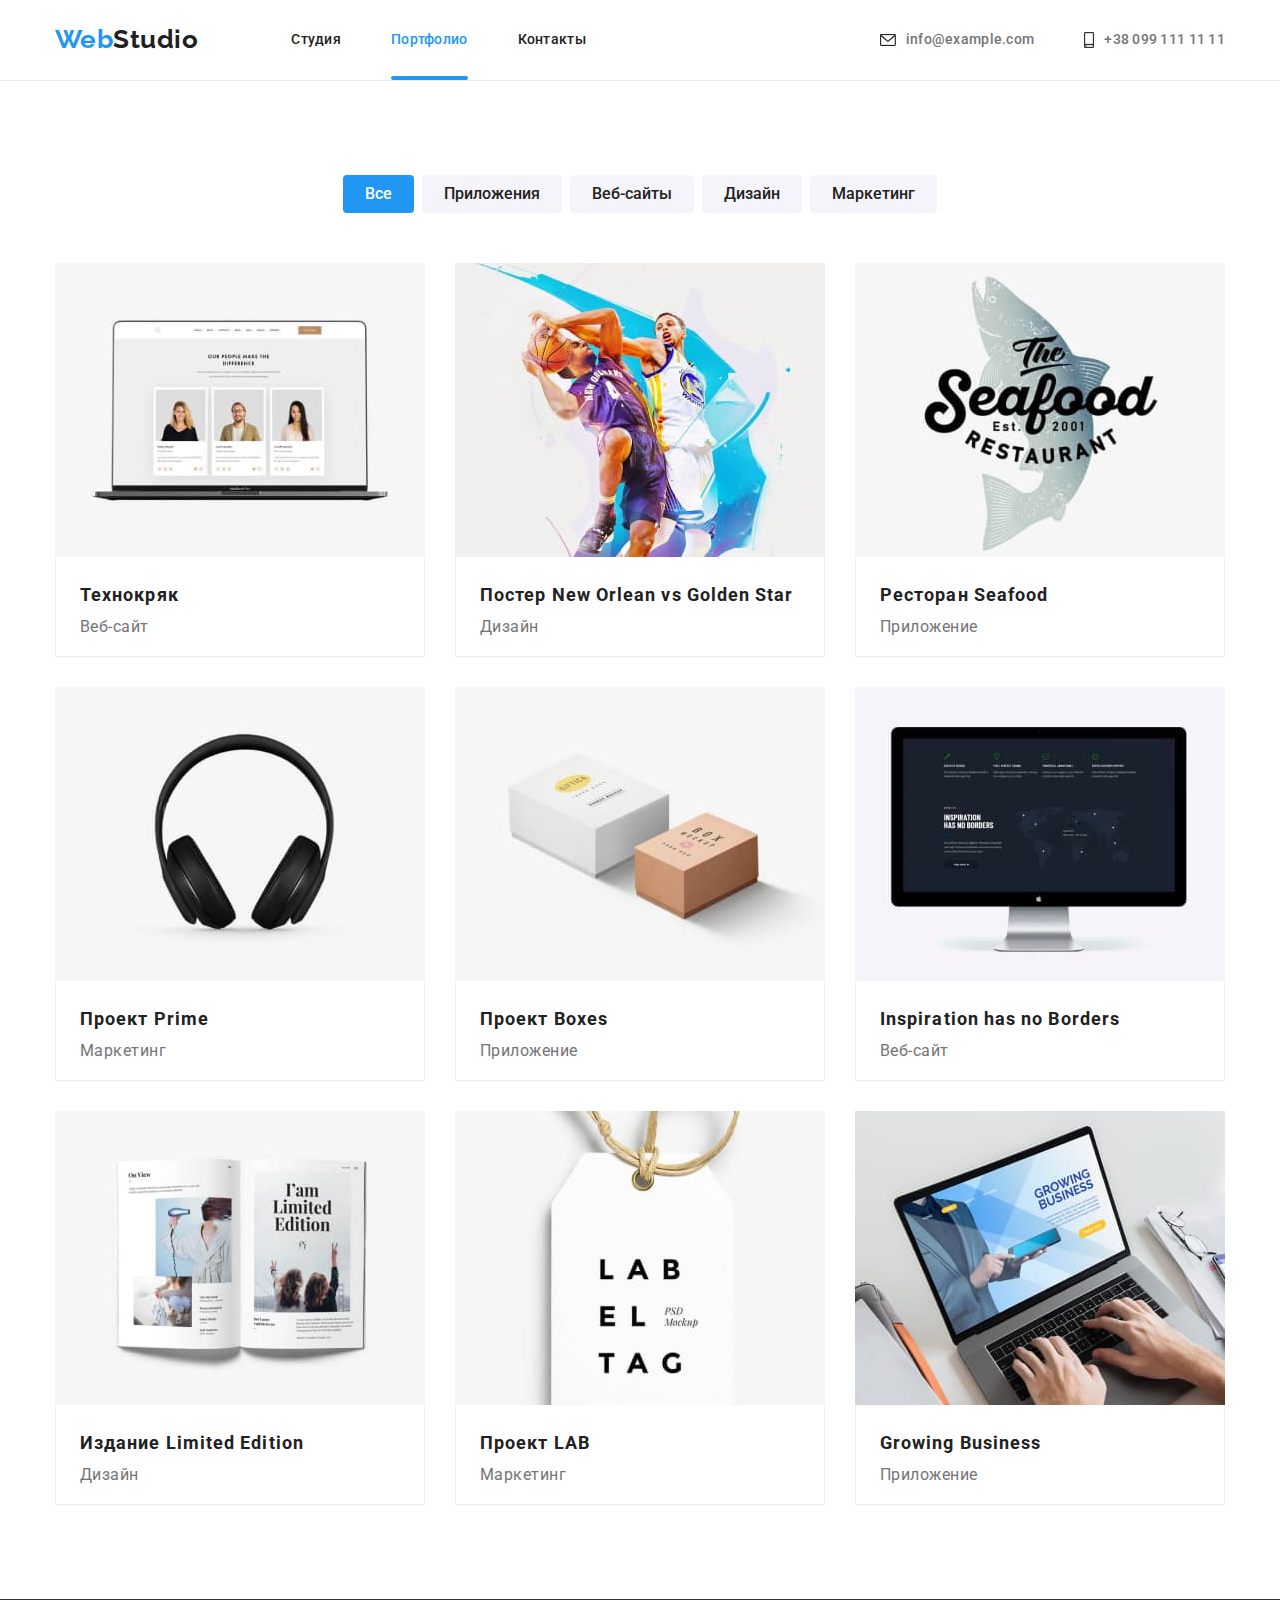
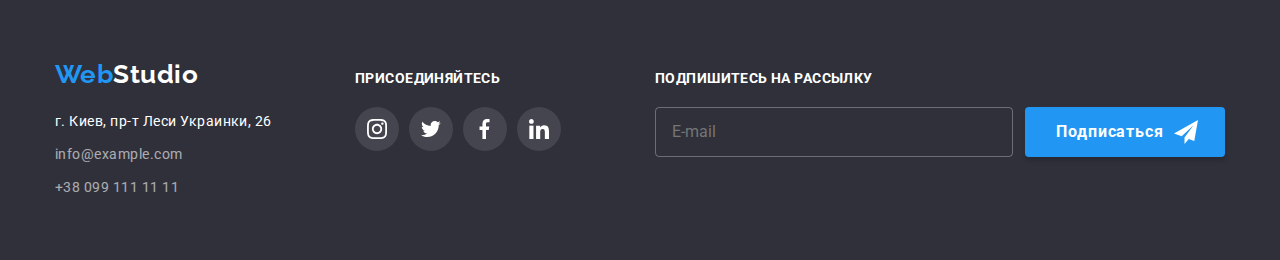
==== portfolio.html @ b98fcc1f "делает верстку адаптивной" ====
<!DOCTYPE html>
<html lang="ru">
<head>
    <meta charset="UTF-8">
    <meta http-equiv="X-UA-Compatible" content="IE=edge">
    <meta name="viewport" content="width=device-width, initial-scale=1.0">
    <title>WebStudio Portfolio</title>
    <link rel="preconnect" href="https://fonts.gstatic.com">
    <link href="https://fonts.googleapis.com/css2?family=Raleway:wght@700&family=Roboto:wght@400;500;700;900&display=swap" rel="stylesheet">
    <link rel="stylesheet" href="https://cdnjs.cloudflare.com/ajax/libs/modern-normalize/1.0.0/modern-normalize.min.css">
    <link rel="stylesheet" href="./css/main.min.css">  
</head>
<body>
 
  <header class="header">
    <div class="container header__content">
      <nav class="nav">
            <a class="logo header__logo--color" href="index.html" >Web<span class="logo--black">Studio</span></a>

        <ul class="nav-list">
            <li class="nav__item"><a href="index.html" class="link nav__link">Студия</a></li>
            <li class="nav__item"><a href="portfolio.html" class="link nav__link current">Портфолио</a></li>
            <li class="nav__item"><a href="" class="link nav__link">Контакты</a></li>
        </ul>
     </nav>

     <div class="header__contacts">
         <p class="header__item">
           <a class="link header__link" href="mailto:info@example.com">
           <svg class="header__icon" width="16" height="12">
             <use href="images/icons.svg#icon-envelope"></use>
           </svg>
          info@example.com</a>
        </p>
         <p class="header__item">
           <a class="link header__link" href="telto:+380991111111">
          <svg class="header__icon" width="10" height="16">
            <use href="images/icons.svg#icon-smartphone"></use>
          </svg>+38 099 111 11 11</a>
        </p>
      </div>
    

    <button type="button" class="mobile-menu-btn" data-menu-button>
      <svg class="mobile-menu-icon">
        <use class="icon-menu" href="./images/icons.svg#icon-menu"></use>
        <use class="mobile-close" href="./images/icons.svg#icon-close"></use>
      </svg>
    </button>
  </div>
</header>

<div class="mobile-menu" data-menu>
  <ul class="nav-list--mobile">
    <li class="nav__item--mobile"><a href="index.html" class="link nav__link--mobile">Студия</a></li>
    <li class="nav__item--mobile"><a href="portfolio.html" class="link nav__link--mobile current--mobile">Портфолио</a></li>
    <li class="nav__item--mobile"><a href="" class="link nav__link--mobile">Контакты</a></li>
</ul>
</nav>

<div class="header__contacts--mobile">
 <p class="header__item--mobile">
   <a class="link header__link--phone" href="mailto:info@example.com">
  info@example.com</a>
</p>
 <p class="header__item--mobile">
   <a class="link header__link--mail" href="telto:+380991111111">+38 099 111 11 11</a>
</p>

<ul class="socials-list">
<li class="socials-list__item"><a class="socials-list__link" href="">Instagram</a></li>
<li class="socials-list__item"><a class="socials-list__link" href="">Twitter</a></li>
<li class="socials-list__item"><a class="socials-list__link" href="">Facebook</a></li>
<li class="socials-list__item"><a class="socials-list__link" href="">LinkedIn</a></li>
</ul>
</div>
</div>

    <main>
        <section class="projects section">
          <div class="container">
            <h1 class="visually-hidden">Наши проекты</h1>
           <ul class="projects__list">
            <li class="projects__list-item"><button type="button" class="projects__button projects__button--option">Все</button></li>
            <li class="projects__list-item"><button type="button" class="projects__button">Приложения</button></li>
            <li class="projects__list-item"><button type="button" class="projects__button">Веб-сайты</button></li>
            <li class="projects__list-item"><button type="button" class="projects__button">Дизайн</button></li>
            <li class="projects__list-item"><button type="button" class="projects__button">Маркетинг</button></li>
           </ul> 

            <ul class="gallery">
                <li class="gallery__item">
                  <a class="gallery__link" href="">
                    <div class="gallery__link--anime">
                      <img class="img" src="images-portfolio/1.jpg" alt="Веб-сайт Технокряк" width="370" height="294">
                      <p class="gallery__text">Технокряк это современная площадка распространения коронавируса. Компании используют эту платформу для цифрового шпионажа и атак на защищённые сервера конкурентов.</p>
                    </div>
                    <div class="gallery__border">
                      <h2 class="gallery__name">Технокряк</h2>
                      <p class="gallery__description">Веб-сайт</p>
                  </div>
                </a>
                </li>
                <li class="gallery__item">
                  <a class="gallery__link" href="">
                    <div class="gallery__link--anime">
                    <img class="img" src="images-portfolio/2.jpg" alt="Дизайн Постерa New Orlean vs Golden Star" width="370" height="294">
                    <p class="gallery__text">Технокряк это современная площадка распространения коронавируса. Компании используют эту платформу для цифрового шпионажа и атак на защищённые сервера конкурентов.</p>
                    </div>
                     <div class="gallery__border">
                      <h2 class="gallery__name">Постер New Orlean vs Golden Star</h2>
                      <p class="gallery__description">Дизайн</p>
                    </div>
                  </a>
                </li>
                <li class="gallery__item">
                  <a class="gallery__link" href="">
                    <div class="gallery__link--anime">
                      <img class="img" src="images-portfolio/3.jpg" alt="Приложение Ресторанa Seafood" width="370" height="294">
                      <p class="gallery__text">Технокряк это современная площадка распространения коронавируса. Компании используют эту платформу для цифрового шпионажа и атак на защищённые сервера конкурентов.</p>
                    </div>
                     <div class="gallery__border">
                      <h2 class="gallery__name">Ресторан Seafood</h2>
                      <p class="gallery__description">Приложение</p>
                    </div>
                  </a>
                </li>
                <li class="gallery__item">
                  <a class="gallery__link" href="">
                    <div class="gallery__link--anime">
                      <img class="img" src="images-portfolio/4.jpg" alt="Маркетинг Проект Prime" width="370" height="294">
                      <p class="gallery__text">Технокряк это современная площадка распространения коронавируса. Компании используют эту платформу для цифрового шпионажа и атак на защищённые сервера конкурентов.</p>
                    </div>
                    <div class="gallery__border">
                      <h2 class="gallery__name">Проект Prime</h2>
                      <p class="gallery__description">Маркетинг</p>
                    </div>
                  </a>
                </li>
                <li class="gallery__item">
                  <a class="gallery__link" href="">
                    <div class="gallery__link--anime">
                    <img class="img" src="images-portfolio/5.jpg" alt="Приложение Проект Boxes" width="370" height="294">
                    <p class="gallery__text">Технокряк это современная площадка распространения коронавируса. Компании используют эту платформу для цифрового шпионажа и атак на защищённые сервера конкурентов.</p>
                    </div>
                    <div class="gallery__border">
                      <h2 class="gallery__name">Проект Boxes</h2>
                      <p class="gallery__description">Приложение</p>
                    </div>
                  </a>
                </li>
                <li class="gallery__item">
                  <a class="gallery__link" href="">
                    <div class="gallery__link--anime">
                      <img class="img" src="images-portfolio/6.jpg" alt="Веб-сайт Inspiration has no Borders" width="370" height="294">
                      <p class="gallery__text">Технокряк это современная площадка распространения коронавируса. Компании используют эту платформу для цифрового шпионажа и атак на защищённые сервера конкурентов.</p>
                    </div>
                    <div class="gallery__border">
                      <h2 class="gallery__name">Inspiration has no Borders</h2>
                      <p class="gallery__description">Веб-сайт</p>
                    </div>
                  </a>
                </li>
                <li class="gallery__item">
                  <a class="gallery__link" href="">
                    <div class="gallery__link--anime">
                      <img class="img" src="images-portfolio/7.jpg" alt="Дизайн Издания Limited Edition" width="370" height="294">
                      <p class="gallery__text">Технокряк это современная площадка распространения коронавируса. Компании используют эту платформу для цифрового шпионажа и атак на защищённые сервера конкурентов.</p>
                    </div>
                    <div class="gallery__border">
                      <h2 class="gallery__name">Издание Limited Edition</h2>
                      <p class="gallery__description">Дизайн</p>
                    </div>
                  </a>
                </li>
                <li class="gallery__item">
                  <a class="gallery__link" href="">
                    <div class="gallery__link--anime">
                      <img class="img" src="images-portfolio/8.jpg" alt="Маркетинг Проект LAB" width="370" height="294">
                      <p class="gallery__text">Технокряк это современная площадка распространения коронавируса. Компании используют эту платформу для цифрового шпионажа и атак на защищённые сервера конкурентов.</p>
                    </div>
                    <div class="gallery__border">
                      <h2 class="gallery__name">Проект LAB</h2>
                      <p class="gallery__description">Маркетинг</p>
                   </div>
                  </a>
                </li>
                <li class="gallery__item">
                  <a class="gallery__link" href="">
                    <div class="gallery__link--anime">
                      <img class="img" src="images-portfolio/9.jpg" alt="Приложение Growing Business" width="370" height="294">
                      <p class="gallery__text">Технокряк это современная площадка распространения коронавируса. Компании используют эту платформу для цифрового шпионажа и атак на защищённые сервера конкурентов.</p>
                    </div>
                    <div class="gallery__border">
                      <h2 class="gallery__name">Growing Business</h2>
                      <p class="gallery__description">Приложение</p>
                   </div>
                  </a>
                </li>
            </ul>
         </div>
        </section>
    </main>


    <footer class="footer">
      <div class="container">
        <div class="footer__container">
        <div class="footer__contacts">
       <a class="logo footer__logo--color" href="index.html">Web<span class="logo--white">Studio</span></a>

       <address class="address">
           <p class="address--hover">г. Киев, пр-т Леси Украинки, 26</p>
           <a class="address__mail address--hover" href="mailto:info@example.com" >info@example.com</a><br>
           <a class="address__mail address--hover" href="telto:+380991111111" >+38 099 111 11 11</a>
       </address>
     </div>

     <div class="footer__contacts">
       <p class="footer__text">Присоединяйтесь</p>

       <ul class="social-icons social-icons__footer">
         <li class="social-icons__item">
           <a href="" class="social-icons__link" target="_blank" rel="noopener noreferrer">
             <svg class="icon footer__icon" aria-label="instagram">
               <use href="images/icons.svg#icon-instagram"></use>
             </svg>
           </a>
         </li>
         <li class="social-icons__item">
           <a href="" class="social-icons__link" target="_blank" rel="noopener noreferrer">
             <svg class="icon footer__icon" aria-label="twitter">
               <use href="images/icons.svg#icon-twitter"></use>
             </svg>
           </a>  
         </li>
         <li class="social-icons__item">
           <a href="" class="social-icons__link" target="_blank" rel="noopener noreferrer">
             <svg class="icon footer__icon" aria-label="facebook">
               <use href="images/icons.svg#icon-facebook"></use>
             </svg>
           </a>
         </li>
         <li class="social-icons__item">
           <a href="" class="social-icons__link" target="_blank" rel="noopener noreferrer">
             <svg class="icon footer__icon" aria-label="linkedin">
               <use href="images/icons.svg#icon-linkedin"></use>
             </svg>
           </a>
         </li>
       </ul>
     </div>

     <div class="form__container">
       <p class="form__text">Подпишитесь на рассылку</p>
       <form class="form__footer">
         <div class="form__mail">
         <input class="form__input" type="email" name="email" id="mail-footer" placeholder="E-mail">
        </div>
        
        <div class="form__button">
          <button type="submit" class="button form__button--footer">
          Подписаться
          <svg class="icon-send" width="24" height="24">
           <use href="images/icons.svg#icon-send"></use>
         </svg>
        </button>
        </div>
        
       </form>

     </div>
     </div> 
     </div>
   </footer>
   <script src="./js/menu.js"></script>
</body>
</html>
---- css/main.min.css ----
:root{--accent-color: #2196F3;--title-text-color: #212121;--text-color-accent: #ffffff;--background-color: #E5E5E5;--background-color-accent: #2F303A;--background-color-section: #F5F4FA;--button-focus-color: #188CE8;--body-color: #757575;--gallery__border-color: #EEEEEE;--header-border-bottom-color: #ECECEC;--hero-background-color: #C4C4C4;--icons-color: #AFB1B8;--title-font: "Raleway", sans-serif;--card-set-gap: 30px}.gallery__text,.examples__text,.advantages__icons,.hero,.header__content,.header__link,.nav,.social-icons__link{display:flex;align-items:center}html{box-sizing:border-box}*,*::before,*::after{box-sizing:inherit}body{font-family:"Roboto",sans-serif;color:var(--body-color);background-color:var(--text-color-accent);letter-spacing:.03em}h1,h2,h3,h4,h5,h6,ul,p{margin:0;padding:0}.container{width:100%;margin:0 auto;padding-left:15px;padding-right:15px}@media screen and (min-width: 480px){.container{max-width:480px}}@media screen and (min-width: 768px){.container{max-width:768px}}@media screen and (min-width: 1200px){.container{max-width:1200px}}.section{padding-top:94px;padding-bottom:94px}.img{display:block;max-width:100%;height:auto}textarea{resize:none}.visually-hidden{position:absolute !important;clip:rect(1px 1px 1px 1px);clip:rect(1px, 1px, 1px, 1px);padding:0 !important;border:0 !important;height:1px !important;width:1px !important;overflow:hidden}.button{min-width:200px;cursor:pointer;border-radius:4px;border:none;font-family:inherit;font-weight:700;font-size:16px;line-height:1.87;letter-spacing:.06em;color:var(--text-color-accent);background-color:var(--accent-color);box-shadow:0px 4px 4px rgba(0,0,0,.15);transition:background-color 250ms cubic-bezier(0.4, 0, 0.2, 1)}.logo{font-family:var(--title-font);font-weight:700;font-size:24px;line-height:1.19;text-decoration:none}@media screen and (min-width: 1200px){.logo{font-size:26px}}.header__logo--color{padding-top:24px;padding-bottom:25px;color:var(--accent-color)}.logo--black{color:var(--title-text-color)}.logo--white{color:var(--text-color-accent)}.icon{width:20px;height:20px;fill:var(--icons-color)}.social-icons{display:inline-flex;list-style:none}.social-icons__item{width:44px;height:44px}.social-icons__link{justify-content:center;width:100%;height:100%;border-radius:50%;background-color:var(--text-color-accent);transition:fill 250ms cubic-bezier(0.4, 0, 0.2, 1),background-color 250ms cubic-bezier(0.4, 0, 0.2, 1)}.social-icons__link:hover,.social-icons__link:focus{background-color:var(--accent-color)}.social-icons__link:hover .icon,.social-icons__link:focus .icon{fill:var(--text-color-accent)}.social-icons__item:not(:last-child){margin-right:10px}.icon-ad{width:70px;height:70px}.nav{flex-wrap:wrap}.nav-list{display:flex;flex-wrap:wrap;list-style:none;margin-left:93px}@media screen and (max-width: 767.98px){.nav-list{display:none}}.nav__item+.nav__item{margin-left:50px}.link{font-weight:500;font-size:14px;line-height:1.14;letter-spacing:.02em;text-decoration:none}.nav__link{display:block;padding-top:32px;padding-bottom:32px;color:var(--title-text-color);transition:color 250ms cubic-bezier(0.4, 0, 0.2, 1)}.nav__link:hover,.nav__link:focus{color:var(--accent-color)}.current{position:relative;color:var(--accent-color)}.current::after{position:absolute;left:0;bottom:0;content:"";display:block;width:100%;border-bottom:4px solid var(--accent-color);border-radius:2px}.section__title{margin-bottom:50px;font-weight:700;font-size:28px;line-height:1.16;text-align:center;color:var(--title-text-color)}@media screen and (min-width: 1200px){.section__title{font-size:36px}}.section__name{margin-bottom:10px;font-weight:500;font-size:16px;line-height:1.19;color:var(--title-text-color)}.header{background-color:var(--text-color-accent);border-bottom:1px solid var(--header-border-bottom-color)}.header__link{color:var(--body-color);transition:stroke 250ms cubic-bezier(0.4, 0, 0.2, 1),stroke-width 250ms cubic-bezier(0.4, 0, 0.2, 1)}@media screen and (min-width: 768px){.header__link{font-size:12px}}@media screen and (min-width: 1200px){.header__link{padding-top:32px;padding-bottom:32px;font-size:14px}}.header__link:hover,.header__link:focus{color:var(--accent-color)}@media screen and (min-width: 768px)and (max-width: 1199px){.header__item:first-of-type{margin-bottom:10px}}.header__contacts{display:none}@media screen and (min-width: 768px){.header__contacts{display:flex;flex-direction:column;align-items:flex-start;flex-wrap:wrap;margin-left:auto}}@media screen and (min-width: 1200px){.header__contacts{display:flex;flex-direction:row;align-items:center;flex-wrap:wrap;margin-left:auto}}.header__content{flex-wrap:wrap}.header__icon{margin-right:10px;stroke:currentColor;transition:stroke 250ms cubic-bezier(0.4, 0, 0.2, 1),stroke-width 250ms cubic-bezier(0.4, 0, 0.2, 1)}.header__link:hover .header__icon,.header__link:focus .header__icon{stroke:currentColor;stroke-width:3px}@media screen and (min-width: 1200px){.header__item+.header__item{margin-left:50px}}.address{font-style:normal;font-size:14px;line-height:1.71;color:var(--text-color-accent)}@media screen and (max-width: 767px){.address{margin-bottom:60px}}.address__mail{display:inline-block;text-decoration:none;color:var(--text-color-accent);opacity:.6}.address--hover{font-weight:400;transition:color 250ms cubic-bezier(0.4, 0, 0.2, 1)}.address--hover:not(:last-child){margin-bottom:9px}.address--hover:focus,.address--hover:hover{color:var(--accent-color)}.footer__text{margin-bottom:20px;font-weight:700;font-size:14px;line-height:1.14;letter-spacing:.03em;text-transform:uppercase;color:var(--text-color-accent)}.footer__icon{fill:var(--text-color-accent)}.footer__container{text-align:center}@media screen and (min-width: 768px){.footer__container{display:flex;justify-content:space-around;align-items:baseline;flex-wrap:wrap}}@media screen and (min-width: 1200px){.footer__container{margin-top:calc(-1 * var(--card-set-gap));margin-left:calc(-1 * var(--card-set-gap));flex-wrap:nowrap;text-align:left}}@media screen and (min-width: 1200px){.footer__contacts{margin-left:var(--card-set-gap);margin-top:var(--card-set-gap);flex-basis:calc((50% - 45px) / 2)}}.footer__contacts .social-icons__link{background-color:rgba(255,255,255,.1)}.footer__contacts .social-icons__link:hover,.footer__contacts .social-icons__link:focus{background-color:var(--accent-color)}@media screen and (min-width: 1200px){.form__container{margin-left:var(--card-set-gap);margin-top:var(--card-set-gap);flex-basis:calc(50% - 15px);flex-grow:1}}.form__text{margin-bottom:20px;font-weight:700;font-size:14px;line-height:1.14;letter-spacing:.03em;text-transform:uppercase;color:var(--text-color-accent)}@media screen and (max-width: 1199px){.form__text{margin-top:60px}}.social-icons__footer{padding:0}.form__input{padding-top:15px;padding-bottom:15px;padding-left:16px;height:50px;border:1px solid rgba(255,255,255,.3);border-radius:4px;background-color:transparent;color:var(--text-color-accent)}@media screen and (max-width: 767px){.form__input{width:100%;margin-bottom:20px}}@media screen and (min-width: 768px){.form__input{width:450px;margin-bottom:20px}}@media screen and (min-width: 1200px){.form__input{width:358px}}@media screen and (min-width: 1200px){.form__footer{display:flex;justify-content:flex-end}}@media screen and (max-width: 767px){.form__button{margin:0 auto}}@media screen and (min-width: 1200px){.form__button{margin-left:12px}}.form__button--footer{display:inline-flex;justify-content:center;align-items:center;padding-top:10px;padding-bottom:10px;padding-left:10px;box-shadow:0px 4px 4px rgba(0,0,0,.15)}.form__button--footer:focus,.form__button--footer:hover{background-color:var(--button-focus-color)}.icon-send{margin-left:10px}.backdrop{z-index:200;position:fixed;top:0;left:0;width:100%;height:100%;background-color:rgba(0,0,0,.2);opacity:1;transition:opacity 250ms cubic-bezier(0.4, 0, 0.2, 1)}.backdrop.is-hidden{opacity:0;pointer-events:none}.backdrop.is-hidden .modal{transform:translate(-50%, -50%) scale(0.7)}.modal{position:absolute;top:50%;left:50%;min-height:609px;min-width:450px;padding:40px 40px;background-color:var(--text-color-accent);box-shadow:0px 1px 3px rgba(0,0,0,.12),0px 1px 1px rgba(0,0,0,.14),0px 2px 1px rgba(0,0,0,.2);border-radius:4px;transform:translate(-50%, -50%) scale(1);transition:transform 500ms cubic-bezier(0.4, 0, 0.2, 1)}@media screen and (min-width: 1200px){.modal{min-height:581px;min-width:528px}}.icon--close{position:absolute;top:50%;left:50%;transform:translate(-50%, -50%)}.modal__button--close{position:absolute;top:8px;right:8px;width:30px;height:30px;cursor:pointer;border-radius:50%;background-color:var(--text-color-accent);border:1px solid rgba(0,0,0,.1);transition:fill 250ms cubic-bezier(0.4, 0, 0.2, 1)}.modal__button--close:hover .icon--close,.modal__button--close:focus .icon--close{fill:var(--accent-color)}.modal__title{margin-bottom:12px;font-weight:700;font-size:20px;line-height:1.15;text-align:center;color:var(--title-text-color)}.form{width:370px;margin-left:auto;margin-right:auto}@media screen and (min-width: 1200px){.form{width:448px}}.modal-form__item{margin-bottom:10px}.modal-form__input,.modal-form__comments{margin:0;padding:12px 16px;border:1px solid rgba(33,33,33,.2);border-radius:4px}.modal-form__label{display:block;margin-bottom:4px;font-size:12px;line-height:1.16;letter-spacing:.01em}.modal-form__field{position:relative}.modal-form__field:not(:last-of-type){display:flex;flex-direction:column;margin-bottom:20px}.modal__icon{position:absolute;top:50%;transform:translateY(-50%);left:15px;fill:var(--title-text-color);transition:fill 250ms cubic-bezier(0.4, 0, 0.2, 1)}.modal-form__field:focus-within>.modal__icon{fill:var(--accent-color)}.modal-form__field:focus-within>.modal-form__input{border-color:var(--accent-color)}.modal-form__input{width:100%;margin:0;padding:12px 16px 12px 42px;transition:border-color 250ms cubic-bezier(0.4, 0, 0.2, 1)}.modal-form__input:focus{outline:none}.modal-form__comments{width:100%;margin:0;padding:12px 16px;transition:border-color 250ms cubic-bezier(0.4, 0, 0.2, 1)}.modal-form__comments::-moz-placeholder{font-size:14px;line-height:1.16;letter-spacing:.01em;color:rgba(117,117,117,.5)}.modal-form__comments:-ms-input-placeholder{font-size:14px;line-height:1.16;letter-spacing:.01em;color:rgba(117,117,117,.5)}.modal-form__comments::placeholder{font-size:14px;line-height:1.16;letter-spacing:.01em;color:rgba(117,117,117,.5)}@media screen and (min-width: 1200px){.modal-form__comments::-moz-placeholder{font-size:12px}.modal-form__comments:-ms-input-placeholder{font-size:12px}.modal-form__comments::placeholder{font-size:12px}}.modal-form__comments:focus{outline:none;border-color:var(--accent-color)}.modal__button{display:inline-flex;justify-content:center;align-items:center;position:relative;left:50%;transform:translate(-50%, 0);padding:10px 55px 10px 56px}.modal__button:focus,.modal__button:hover{background-color:var(--button-focus-color)}.checkbox-field{margin-bottom:30px;font-size:12px;line-height:1.16;text-align:justify}@media screen and (min-width: 1200px){.checkbox-field{font-size:14px;line-height:1.71}}.checkbox{position:absolute;width:1px;height:1px;margin:-1px;border:0;padding:0;clip:rect(0 0 0 0);overflow:hidden}.checkbox__label::before{display:inline-block;content:" ";width:16px;height:15px;margin-right:7px;vertical-align:middle;background-image:url(../images/checkbox-icon.svg);cursor:pointer}.checkbox:checked+.checkbox__label::before{background-size:contain;background-origin:border-box;background-image:url(../images/checked-icon.svg)}.checkbox__link{color:var(--accent-color)}.nav-list--mobile{list-style:none}.nav__item--mobile:not(:last-of-type){margin-bottom:32px}.nav__link--mobile{font-weight:500;font-size:40px;line-height:1.175;letter-spacing:.02em;color:var(--title-text-color)}.header__link--phone{display:block;margin-bottom:32px;font-weight:500;font-size:34px;line-height:1.18;letter-spacing:.02em;color:var(--accent-color)}.header__link--mail{display:block;margin-bottom:64px;font-weight:500;font-size:24px;line-height:28px;letter-spacing:.02em;color:inherit}.socials-list{list-style:none;display:inline-flex;justify-content:flex-start;flex-wrap:wrap}.socials-list__link{text-decoration:none;font-weight:500;font-size:18px;line-height:1.22;letter-spacing:.02em;color:var(--accent-color)}.socials-list__item:not(:last-child){margin-right:10px;padding-right:10px;border-right:1px solid rgba(33,33,33,.2)}.current--mobile{color:var(--accent-color)}.mobile-menu{position:fixed;top:0;right:-100%;display:flex;flex-direction:column;justify-content:space-between;width:100%;max-width:480px;height:100vh;padding:48px 40px;overflow-y:scroll;z-index:99;background-color:var(--text-color-accent);box-shadow:0px 4px 8px rgba(0,0,0,.04),0px 2px 4px rgba(0,0,0,.08),0px 1px 3px rgba(0,0,0,.16);transition:right .5s}.mobile-menu.is-open{right:0}.mobile-menu-btn{position:absolute;top:10px;right:15px;z-index:100;width:40px;height:40px;background-color:transparent;border:none;transition:fill 250ms cubic-bezier(0.4, 0, 0.2, 1)}@media screen and (min-width: 768px){.mobile-menu-btn{display:none}}.mobile-menu-btn:hover .mobile-menu-icon,.mobile-menu-btn:focus .mobile-menu-icon{fill:var(--accent-color)}.mobile-menu-icon{width:40px;height:40px}.mobile-close{display:none}.is-open .mobile-close{display:block}.is-open .icon-menu{display:none}.hero{flex-direction:column;justify-content:center;text-align:center;height:600px;background-color:var(--background-color-accent)}.hero__title{max-width:696px;font-weight:900;font-size:26px;line-height:1.36;letter-spacing:.06em;text-transform:uppercase;color:var(--text-color-accent);margin-bottom:30px}@media screen and (min-width: 1200px){.hero__title{font-size:44px}}.hero__button{display:inline-block;padding:10px 32px}.hero__button:focus,.hero__button:hover{background-color:var(--button-focus-color)}.hero--overlay{max-width:1600px;height:600px;margin-left:auto;margin-right:auto;background-image:linear-gradient(to right, rgba(47, 48, 58, 0.4), rgba(47, 48, 58, 0.4)),url(../images/img-overlay.jpg);background-color:var(--hero-background-color);background-repeat:no-repeat;background-position:top center;background-size:cover}@media screen and (max-width: 1199px){.advantages{padding-bottom:0}}.advantages__list{display:flex;list-style:none;flex-wrap:wrap}@media screen and (min-width: 768px){.advantages__list{margin-top:calc(-1 * var(--card-set-gap));margin-left:calc(-1 * var(--card-set-gap))}}.advantages__item{flex-basis:100%;background-color:#b0e6e6}@media screen and (min-width: 768px){.advantages__item{flex-basis:calc((100% - 2 * 30px) / 2);margin-left:var(--card-set-gap);margin-top:var(--card-set-gap)}}@media screen and (min-width: 1200px){.advantages__item{flex-basis:calc((100% - 4 * 30px) / 4)}}.advantages__icons{justify-content:center;width:270px;height:120px;margin-bottom:var(--card-set-gap);background-color:var(--background-color-section)}.advantages__caption{margin-bottom:10px;font-weight:700;font-size:14px;line-height:1.14;text-transform:uppercase;color:var(--title-text-color)}@media screen and (max-width: 768px){.advantages__caption{text-align:center}}.advantages__description{font-size:14px;line-height:1.71}@media screen and (max-width: 768px){.advantages__description{margin-bottom:var(--card-set-gap)}}.examples{padding-top:0}@media screen and (max-width: 1199px){.examples{display:none}}.examples__list{display:flex;justify-content:center;flex-wrap:wrap;list-style:none}.examples__item{position:relative}.examples__item:not(:last-child){margin-right:var(--card-set-gap)}.examples__text{position:absolute;justify-content:center;left:0;bottom:0;height:70px;width:100%;font-weight:700;font-size:14px;line-height:1.14;letter-spacing:.03em;text-transform:uppercase;color:var(--text-color-accent);background-color:rgba(47,48,58,.8)}.team{background-color:var(--background-color-section)}.team__list{display:flex;flex-wrap:wrap;justify-content:center;list-style:none}@media screen and (min-width: 768px){.team__list{margin-top:calc(-1 * var(--card-set-gap));margin-left:calc(-1 * var(--card-set-gap))}}.team__person{flex-basis:100%;text-align:center;background-color:var(--text-color-accent);border-radius:0px 0px 4px 4px;box-shadow:0px 1px 3px rgba(0,0,0,.12),0px 1px 1px rgba(0,0,0,.14),0px 2px 1px rgba(0,0,0,.2)}@media screen and (min-width: 768px){.team__person{flex-basis:calc((100% - 2 * 30px) / 2);margin-left:var(--card-set-gap);margin-top:var(--card-set-gap)}}@media screen and (min-width: 1200px){.team__person{flex-basis:calc((100% - 4 * 30px) / 4)}}@media screen and (max-width: 768px){.team__person:not(:last-child){margin-bottom:30px}}.team__description{font-size:16px;line-height:1.19;margin-bottom:16px}.team__person-description{padding:30px 32px}.clients__list{list-style:none;display:flex;flex-wrap:wrap;margin:-15px}.clients__item{height:92px;flex-basis:calc((100% - 2 * 30px) / 2);margin:15px}@media screen and (min-width: 768px){.clients__item{flex-basis:calc((100% - 3 * 30px) / 3)}}@media screen and (min-width: 1200px){.clients__item{flex-basis:calc((100% - 6 * 30px) / 6)}}.clients__link{display:inline-flex;justify-content:center;align-items:center;border:1px solid #afb1b8;border-radius:4px;width:100%;height:100%;transition:border-color 250ms cubic-bezier(0.4, 0, 0.2, 1)}.clients__link:hover,.clients__link:focus{border-color:var(--accent-color)}.clients__link:hover .clients__icon,.clients__link:focus .clients__icon{fill:var(--accent-color)}.clients__icon{fill:var(--icons-color);transition:fill 250ms cubic-bezier(0.4, 0, 0.2, 1)}.projects__list{display:flex;flex-wrap:wrap;margin-bottom:25px;list-style:none}@media screen and (min-width: 768px){.projects__list{justify-content:center;margin-bottom:30px}}@media screen and (min-width: 1200px){.projects__list{margin-bottom:50px}}@media screen and (max-width: 767px){.projects__list-item{margin-bottom:15px}}.projects__list-item:not(:last-child){margin-right:8px}.projects__button{padding:6px 22px;font-weight:500;font-size:16px;line-height:1.62;text-align:center;border:none;border-radius:4px;color:var(--title-text-color);background-color:var(--background-color-section);transition:color 250ms cubic-bezier(0.4, 0, 0.2, 1),background-color 250ms cubic-bezier(0.4, 0, 0.2, 1),box-shadow 250ms cubic-bezier(0.4, 0, 0.2, 1)}.projects__button:focus,.projects__button:hover{background-color:var(--accent-color);color:var(--text-color-accent);box-shadow:0px 3px 1px rgba(0,0,0,.1),0px 1px 2px rgba(0,0,0,.08),0px 2px 2px rgba(0,0,0,.12)}.projects__button--option{background-color:var(--accent-color);color:var(--text-color-accent)}.gallery{display:flex;flex-wrap:wrap;list-style:none;align-items:flex-start}@media screen and (min-width: 768px){.gallery{margin-top:calc(-1 * var(--card-set-gap));margin-left:calc(-1 * var(--card-set-gap))}}.gallery__item{flex-basis:100%;background-color:tomato}@media screen and (min-width: 768px){.gallery__item{flex-basis:calc((100% - 2 * 30px) / 2);margin-left:var(--card-set-gap);margin-top:var(--card-set-gap)}}@media screen and (min-width: 1200px){.gallery__item{flex-basis:calc((100% - 30px * 3) / 3)}}@media screen and (max-width: 1199.98px){.gallery__item:not(:last-child){margin-bottom:30px}}.gallery__name{font-weight:700;font-size:18px;line-height:2;letter-spacing:.06em;color:var(--title-text-color)}.gallery__description{margin-top:4px;font-size:16px;line-height:1.19}.gallery__border{padding:20px 24px;width:100%;background-color:var(--text-color-accent);border-bottom:1px solid var(--gallery__border-color);border-right:1px solid var(--gallery__border-color);border-left:1px solid var(--gallery__border-color)}.gallery__link{display:block;text-decoration:none;color:inherit;transition:box-shadow 250ms cubic-bezier(0.4, 0, 0.2, 1)}.gallery__link:focus,.gallery__link:hover{box-shadow:0px 1px 1px rgba(0,0,0,.12),0px 4px 4px rgba(0,0,0,.06),1px 4px 6px rgba(0,0,0,.16)}.gallery__link--anime{position:relative;overflow:hidden}.gallery__text{position:absolute;top:0;left:0;width:100%;height:100%;justify-content:center;padding-left:24px;padding-right:24px;font-size:18px;line-height:1.56;letter-spacing:.03em;color:var(--text-color-accent);background-color:rgba(33,150,243,.9);opacity:0;transform:translateY(100%);transition:transform 250ms cubic-bezier(0.4, 0, 0.2, 1)}.gallery__link:focus .gallery__text,.gallery__link:hover .gallery__text{transform:translateY(0);opacity:1}.footer{background-color:var(--background-color-accent);padding-top:60px;padding-bottom:60px}.footer__logo--color{display:inline-block;margin-bottom:20px;color:var(--accent-color)}/*# sourceMappingURL=main.min.css.map */
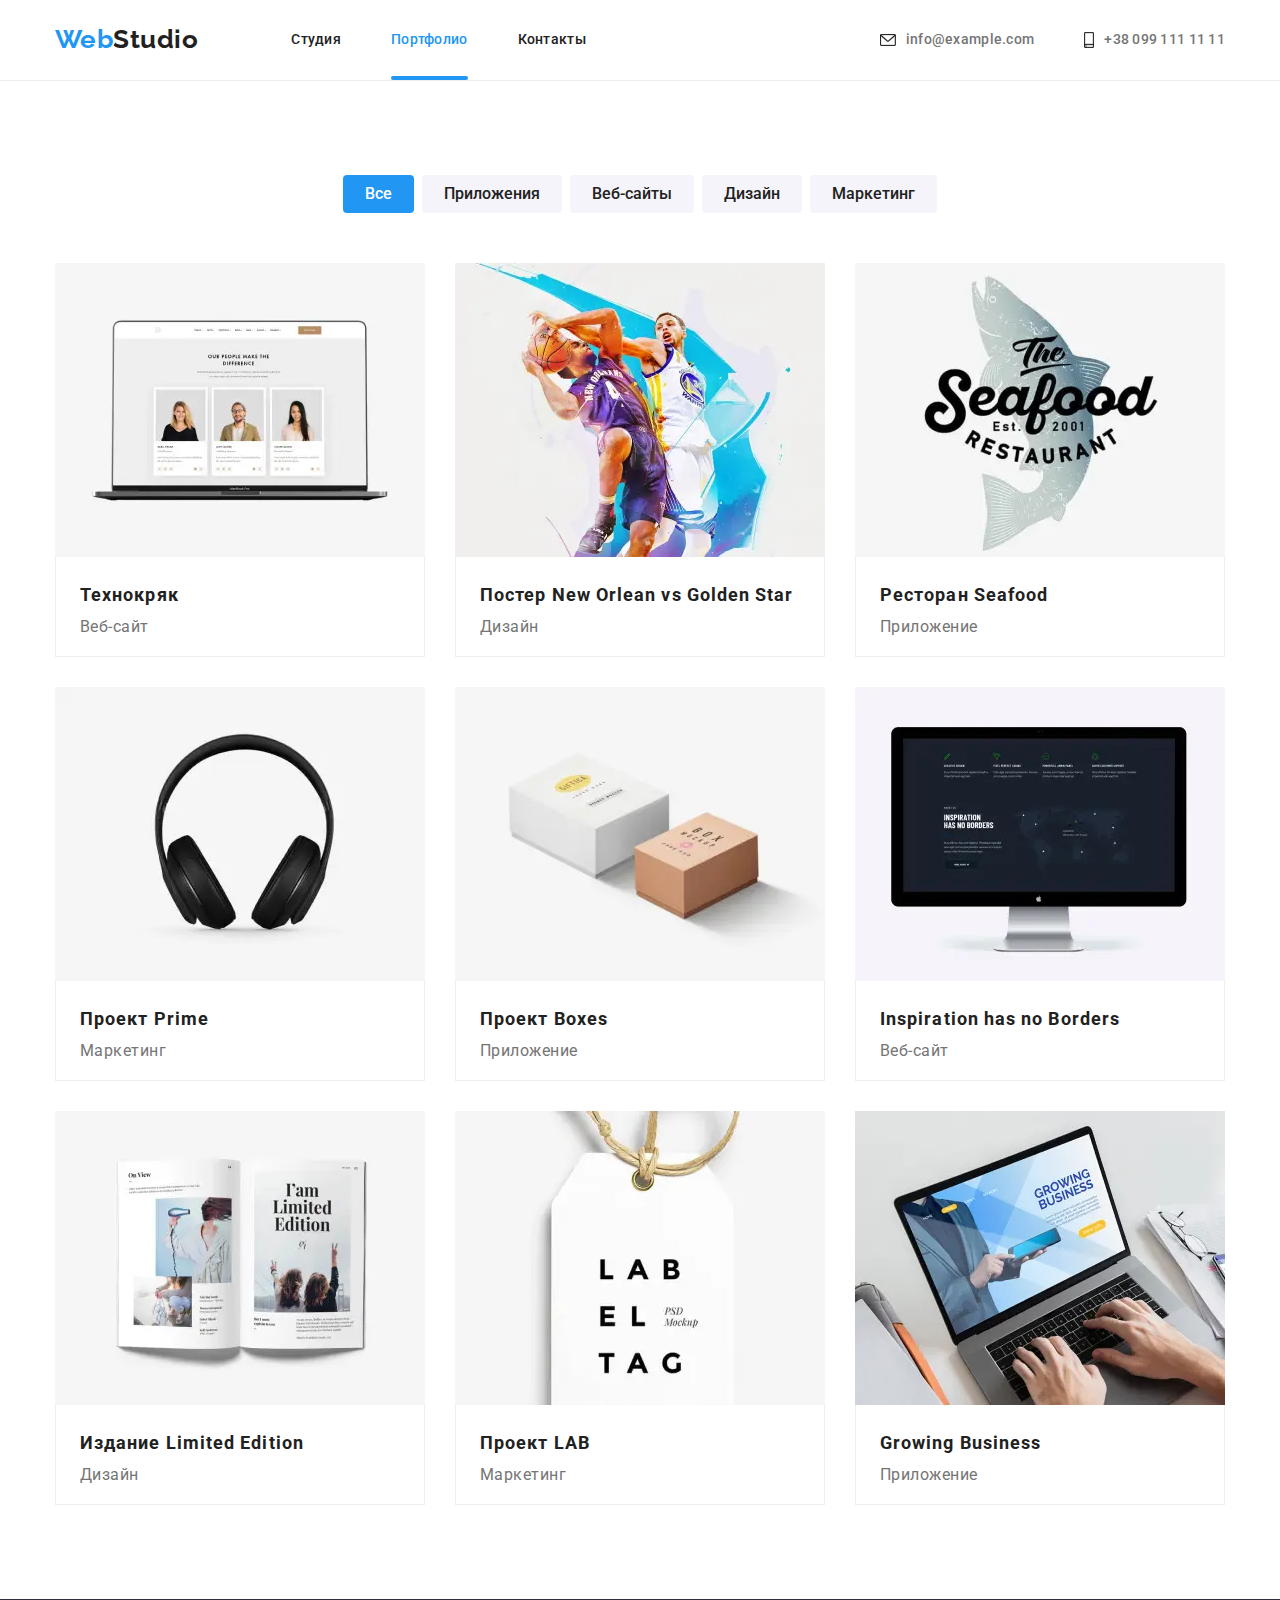
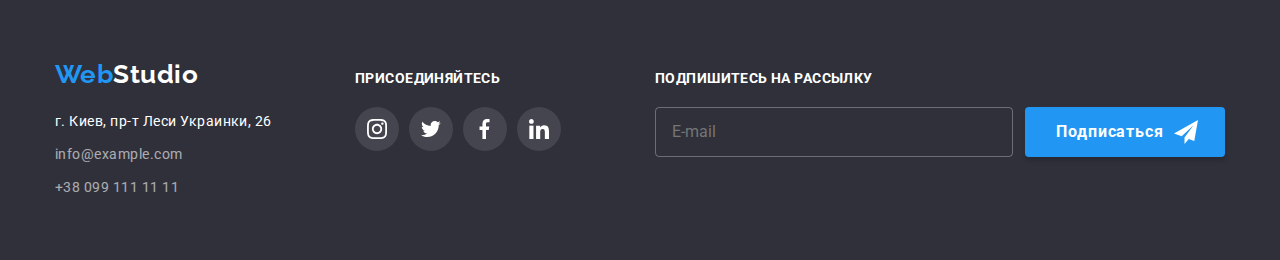
==== commit 8813f164: "оформляет адаптивную графику" ====
--- a/portfolio.html
+++ b/portfolio.html
@@ -56,7 +56,6 @@
     <li class="nav__item--mobile"><a href="portfolio.html" class="link nav__link--mobile current--mobile">Портфолио</a></li>
     <li class="nav__item--mobile"><a href="" class="link nav__link--mobile">Контакты</a></li>
 </ul>
-</nav>
 
 <div class="header__contacts--mobile">
  <p class="header__item--mobile">
@@ -92,7 +91,18 @@
                 <li class="gallery__item">
                   <a class="gallery__link" href="">
                     <div class="gallery__link--anime">
-                      <img class="img" src="images-portfolio/1.jpg" alt="Веб-сайт Технокряк" width="370" height="294">
+                      <picture>
+                        <source srcset="./images-portfolio/desctop/1.webp 1x, ./images-portfolio/desctop/1-2x.webp 2x" media="(min-width: 1200px)" type="image/webp">  
+                        <source srcset="./images-portfolio/tablet/img1-tab.webp 1x, ./images-portfolio/tablet/img1-2x-tab.webp 2x" media="(min-width: 768px)" type="image/webp">
+                        <source srcset="./images-portfolio/mobile/img1-mob.webp 1x, ./images-portfolio/mobile/img1-2x-mob.webp 2x" media="(max-width: 767px)" type="image/webp">
+    
+                        <source srcset="./images-portfolio/desctop/1.jpg 1x, ./images-portfolio/desctop/1-2x.jpg 2x" media="(min-width: 1200px)" type="image/jpeg">  
+                        <source srcset="./images-portfolio/tablet/img1-tab.jpg 1x, ./images-portfolio/tablet/img1-2x-tab.jpg 2x" media="(min-width: 768px)" type="image/jpeg">
+                        <source srcset="./images-portfolio/mobile/img1-mob.jpg 1x, ./images-portfolio/mobile/img1-2x-mob.jpg 2x" media="(max-width: 767px)" type="image/jpeg">
+    
+                        <img class="img" src="./images-portfolio/desctop/1.jpg" alt="Веб-сайт Технокряк" width="450">
+                      </picture>
+                      
                       <p class="gallery__text">Технокряк это современная площадка распространения коронавируса. Компании используют эту платформу для цифрового шпионажа и атак на защищённые сервера конкурентов.</p>
                     </div>
                     <div class="gallery__border">
@@ -104,7 +114,18 @@
                 <li class="gallery__item">
                   <a class="gallery__link" href="">
                     <div class="gallery__link--anime">
-                    <img class="img" src="images-portfolio/2.jpg" alt="Дизайн Постерa New Orlean vs Golden Star" width="370" height="294">
+                      <picture>
+                        <source srcset="./images-portfolio/desctop/2.webp 1x, ./images-portfolio/desctop/2-2x.webp 2x" media="(min-width: 1200px)" type="image/webp">  
+                        <source srcset="./images-portfolio/tablet/img2-tab.webp 1x, ./images-portfolio/tablet/img2-2x-tab.webp 2x" media="(min-width: 768px)" type="image/webp">
+                        <source srcset="./images-portfolio/mobile/img2-mob.webp 1x, ./images-portfolio/mobile/img2-2x-mob.webp 2x" media="(max-width: 767px)" type="image/webp">
+    
+                        <source srcset="./images-portfolio/desctop/2.jpg 1x, ./images-portfolio/desctop/2-2x.jpg 2x" media="(min-width: 1200px)" type="image/jpeg">  
+                        <source srcset="./images-portfolio/tablet/img2-tab.jpg 1x, ./images-portfolio/tablet/img2-2x-tab.jpg 2x" media="(min-width: 768px)" type="image/jpeg">
+                        <source srcset="./images-portfolio/mobile/img2-mob.jpg 1x, ./images-portfolio/mobile/img2-2x-mob.jpg 2x" media="(max-width: 767px)" type="image/jpeg">
+    
+                        <img class="img" src="./images-portfolio/desctop/2.jpg" alt="Дизайн Постерa New Orlean vs Golden Star" width="450">
+                      </picture>
+                   
                     <p class="gallery__text">Технокряк это современная площадка распространения коронавируса. Компании используют эту платформу для цифрового шпионажа и атак на защищённые сервера конкурентов.</p>
                     </div>
                      <div class="gallery__border">
@@ -116,7 +137,18 @@
                 <li class="gallery__item">
                   <a class="gallery__link" href="">
                     <div class="gallery__link--anime">
-                      <img class="img" src="images-portfolio/3.jpg" alt="Приложение Ресторанa Seafood" width="370" height="294">
+                      <picture>
+                        <source srcset="./images-portfolio/desctop/3.webp 1x, ./images-portfolio/desctop/3-2x.webp 2x" media="(min-width: 1200px)" type="image/webp">  
+                        <source srcset="./images-portfolio/tablet/img3-tab.webp 1x, ./images-portfolio/tablet/img3-2x-tab.webp 2x" media="(min-width: 768px)" type="image/webp">
+                        <source srcset="./images-portfolio/mobile/img3-mob.webp 1x, ./images-portfolio/mobile/img3-2x-mob.webp 2x" media="(max-width: 767px)" type="image/webp">
+    
+                        <source srcset="./images-portfolio/desctop/3.jpg 1x, ./images-portfolio/desctop/3-2x.jpg 2x" media="(min-width: 1200px)" type="image/jpeg">  
+                        <source srcset="./images-portfolio/tablet/img3-tab.jpg 1x, ./images-portfolio/tablet/img3-2x-tab.jpg 2x" media="(min-width: 768px)" type="image/jpeg">
+                        <source srcset="./images-portfolio/mobile/img3-mob.jpg 1x, ./images-portfolio/mobile/img3-2x-mob.jpg 2x" media="(max-width: 767px)" type="image/jpeg">
+    
+                        <img class="img" src="./images-portfolio/desctop/3.jpg" alt="Приложение Ресторанa Seafood" width="450">
+                      </picture>
+
                       <p class="gallery__text">Технокряк это современная площадка распространения коронавируса. Компании используют эту платформу для цифрового шпионажа и атак на защищённые сервера конкурентов.</p>
                     </div>
                      <div class="gallery__border">
@@ -128,7 +160,17 @@
                 <li class="gallery__item">
                   <a class="gallery__link" href="">
                     <div class="gallery__link--anime">
-                      <img class="img" src="images-portfolio/4.jpg" alt="Маркетинг Проект Prime" width="370" height="294">
+                      <picture>
+                        <source srcset="./images-portfolio/desctop/4.webp 1x, ./images-portfolio/desctop/4-2x.webp 2x" media="(min-width: 1200px)" type="image/webp">  
+                        <source srcset="./images-portfolio/tablet/img4-tab.webp 1x, ./images-portfolio/tablet/img4-2x-tab.webp 2x" media="(min-width: 768px)" type="image/webp">
+                        <source srcset="./images-portfolio/mobile/img4-mob.webp 1x, ./images-portfolio/mobile/img4-2x-mob.webp 2x" media="(max-width: 767px)" type="image/webp">
+                        <source srcset="./images-portfolio/desctop/4.jpg 1x, ./images-portfolio/desctop/4-2x.jpg 2x" media="(min-width: 1200px)" type="image/jpeg">  
+                        <source srcset="./images-portfolio/tablet/img4-tab.jpg 1x, ./images-portfolio/tablet/img4-2x-tab.jpg 2x" media="(min-width: 768px)" type="image/jpeg">
+                        <source srcset="./images-portfolio/mobile/img4-mob.jpg 1x, ./images-portfolio/mobile/img4-2x-mob.jpg 2x" media="(max-width: 767px)" type="image/jpeg">
+    
+                        <img class="img" src="./images-portfolio/desctop/4.jpg" alt="Маркетинг Проект Prime" width="450">
+                      </picture>
+                      
                       <p class="gallery__text">Технокряк это современная площадка распространения коронавируса. Компании используют эту платформу для цифрового шпионажа и атак на защищённые сервера конкурентов.</p>
                     </div>
                     <div class="gallery__border">
@@ -140,7 +182,17 @@
                 <li class="gallery__item">
                   <a class="gallery__link" href="">
                     <div class="gallery__link--anime">
-                    <img class="img" src="images-portfolio/5.jpg" alt="Приложение Проект Boxes" width="370" height="294">
+                      <picture>
+                        <source srcset="./images-portfolio/desctop/5.webp 1x, ./images-portfolio/desctop/5-2x.webp 2x" media="(min-width: 1200px)" type="image/webp">  
+                        <source srcset="./images-portfolio/tablet/img5-tab.webp 1x, ./images-portfolio/tablet/img5-2x-tab.webp 2x" media="(min-width: 768px)" type="image/webp">
+                        <source srcset="./images-portfolio/mobile/img5-mob.webp 1x, ./images-portfolio/mobile/img5-2x-mob.webp 2x" media="(max-width: 767px)" type="image/webp">
+                        <source srcset="./images-portfolio/desctop/5.jpg 1x, ./images-portfolio/desctop/5-2x.jpg 2x" media="(min-width: 1200px)" type="image/jpeg">  
+                        <source srcset="./images-portfolio/tablet/img5-tab.jpg 1x, ./images-portfolio/tablet/img5-2x-tab.jpg 2x" media="(min-width: 768px)" type="image/jpeg">
+                        <source srcset="./images-portfolio/mobile/img5-mob.jpg 1x, ./images-portfolio/mobile/img5-2x-mob.jpg 2x" media="(max-width: 767px)" type="image/jpeg">
+    
+                        <img class="img" src="./images-portfolio/desctop/5.jpg" alt="Приложение Проект Boxes" width="450">
+                      </picture>
+
                     <p class="gallery__text">Технокряк это современная площадка распространения коронавируса. Компании используют эту платформу для цифрового шпионажа и атак на защищённые сервера конкурентов.</p>
                     </div>
                     <div class="gallery__border">
@@ -152,7 +204,17 @@
                 <li class="gallery__item">
                   <a class="gallery__link" href="">
                     <div class="gallery__link--anime">
-                      <img class="img" src="images-portfolio/6.jpg" alt="Веб-сайт Inspiration has no Borders" width="370" height="294">
+                      <picture>
+                        <source srcset="./images-portfolio/desctop/6.webp 1x, ./images-portfolio/desctop/6-2x.webp 2x" media="(min-width: 1200px)" type="image/webp">  
+                        <source srcset="./images-portfolio/tablet/img6-tab.webp 1x, ./images-portfolio/tablet/img6-2x-tab.webp 2x" media="(min-width: 768px)" type="image/webp">
+                        <source srcset="./images-portfolio/mobile/img6-mob.webp 1x, ./images-portfolio/mobile/img6-2x-mob.webp 2x" media="(max-width: 767px)" type="image/webp">
+                        <source srcset="./images-portfolio/desctop/6.jpg 1x, ./images-portfolio/desctop/6-2x.jpg 2x" media="(min-width: 1200px)" type="image/jpeg">  
+                        <source srcset="./images-portfolio/tablet/img6-tab.jpg 1x, ./images-portfolio/tablet/img6-2x-tab.jpg 2x" media="(min-width: 768px)" type="image/jpeg">
+                        <source srcset="./images-portfolio/mobile/img6-mob.jpg 1x, ./images-portfolio/mobile/img6-2x-mob.jpg 2x" media="(max-width: 767px)" type="image/jpeg">
+    
+                        <img class="img" src="./images-portfolio/desctop/6.jpg" alt="Веб-сайт Inspiration has no Borders" width="450">
+                      </picture>
+
                       <p class="gallery__text">Технокряк это современная площадка распространения коронавируса. Компании используют эту платформу для цифрового шпионажа и атак на защищённые сервера конкурентов.</p>
                     </div>
                     <div class="gallery__border">
@@ -164,7 +226,17 @@
                 <li class="gallery__item">
                   <a class="gallery__link" href="">
                     <div class="gallery__link--anime">
-                      <img class="img" src="images-portfolio/7.jpg" alt="Дизайн Издания Limited Edition" width="370" height="294">
+                      <picture>
+                        <source srcset="./images-portfolio/desctop/7.webp 1x, ./images-portfolio/desctop/7-2x.webp 2x" media="(min-width: 1200px)" type="image/webp">  
+                        <source srcset="./images-portfolio/tablet/img7-tab.webp 1x, ./images-portfolio/tablet/img7-2x-tab.webp 2x" media="(min-width: 768px)" type="image/webp">
+                        <source srcset="./images-portfolio/mobile/img7-mob.webp 1x, ./images-portfolio/mobile/img7-2x-mob.webp 2x" media="(max-width: 767px)" type="image/webp">
+                        <source srcset="./images-portfolio/desctop/7.jpg 1x, ./images-portfolio/desctop/7-2x.jpg 2x" media="(min-width: 1200px)" type="image/jpeg">  
+                        <source srcset="./images-portfolio/tablet/img7-tab.jpg 1x, ./images-portfolio/tablet/img7-2x-tab.jpg 2x" media="(min-width: 768px)" type="image/jpeg">
+                        <source srcset="./images-portfolio/mobile/img7-mob.jpg 1x, ./images-portfolio/mobile/img7-2x-mob.jpg 2x" media="(max-width: 767px)" type="image/jpeg">
+    
+                        <img class="img" src="./images-portfolio/desctop/7.jpg" alt="Дизайн Издания Limited Edition" width="450">
+                      </picture>
+
                       <p class="gallery__text">Технокряк это современная площадка распространения коронавируса. Компании используют эту платформу для цифрового шпионажа и атак на защищённые сервера конкурентов.</p>
                     </div>
                     <div class="gallery__border">
@@ -176,7 +248,17 @@
                 <li class="gallery__item">
                   <a class="gallery__link" href="">
                     <div class="gallery__link--anime">
-                      <img class="img" src="images-portfolio/8.jpg" alt="Маркетинг Проект LAB" width="370" height="294">
+                      <picture>
+                        <source srcset="./images-portfolio/desctop/8.webp 1x, ./images-portfolio/desctop/8-2x.webp 2x" media="(min-width: 1200px)" type="image/webp">  
+                        <source srcset="./images-portfolio/tablet/img8-tab.webp 1x, ./images-portfolio/tablet/img8-2x-tab.webp 2x" media="(min-width: 768px)" type="image/webp">
+                        <source srcset="./images-portfolio/mobile/img8-mob.webp 1x, ./images-portfolio/mobile/img8-2x-mob.webp 2x" media="(max-width: 767px)" type="image/webp">
+                       <source srcset="./images-portfolio/desctop/8.jpg 1x, ./images-portfolio/desctop/8-2x.jpg 2x" media="(min-width: 1200px)" type="image/jpeg">  
+                        <source srcset="./images-portfolio/tablet/img8-tab.jpg 1x, ./images-portfolio/tablet/img8-2x-tab.jpg 2x" media="(min-width: 768px)" type="image/jpeg">
+                        <source srcset="./images-portfolio/mobile/img8-mob.jpg 1x, ./images-portfolio/mobile/img8-2x-mob.jpg 2x" media="(max-width: 767px)" type="image/jpeg">
+    
+                        <img class="img" src="./images-portfolio/desctop/8.jpg" alt="Маркетинг Проект LAB" width="450">
+                      </picture>
+
                       <p class="gallery__text">Технокряк это современная площадка распространения коронавируса. Компании используют эту платформу для цифрового шпионажа и атак на защищённые сервера конкурентов.</p>
                     </div>
                     <div class="gallery__border">
@@ -188,7 +270,17 @@
                 <li class="gallery__item">
                   <a class="gallery__link" href="">
                     <div class="gallery__link--anime">
-                      <img class="img" src="images-portfolio/9.jpg" alt="Приложение Growing Business" width="370" height="294">
+                      <picture>
+                        <source srcset="./images-portfolio/desctop/9.webp 1x, ./images-portfolio/desctop/9-2x.webp 2x" media="(min-width: 1200px)" type="image/webp">  
+                        <source srcset="./images-portfolio/tablet/img9-tab.webp 1x, ./images-portfolio/tablet/img9-2x-tab.webp 2x" media="(min-width: 768px)" type="image/webp">
+                        <source srcset="./images-portfolio/mobile/img9-mob.webp 1x, ./images-portfolio/mobile/img9-2x-mob.webp 2x" media="(max-width: 767px)" type="image/webp">
+                        <source srcset="./images-portfolio/desctop/9.jpg 1x, ./images-portfolio/desctop/9-2x.jpg 2x" media="(min-width: 1200px)" type="image/jpeg">  
+                        <source srcset="./images-portfolio/tablet/img9-tab.jpg 1x, ./images-portfolio/tablet/img9-2x-tab.jpg 2x" media="(min-width: 768px)" type="image/jpeg">
+                        <source srcset="./images-portfolio/mobile/img9-mob.jpg 1x, ./images-portfolio/mobile/img9-2x-mob.jpg 2x" media="(max-width: 767px)" type="image/jpeg">
+    
+                        <img class="img" src="./images-portfolio/desctop/9.jpg" alt="Приложение Growing Business" width="450">
+                      </picture>
+
                       <p class="gallery__text">Технокряк это современная площадка распространения коронавируса. Компании используют эту платформу для цифрового шпионажа и атак на защищённые сервера конкурентов.</p>
                     </div>
                     <div class="gallery__border">
--- a/css/main.min.css
+++ b/css/main.min.css
@@ -1 +1 @@
-:root{--accent-color: #2196F3;--title-text-color: #212121;--text-color-accent: #ffffff;--background-color: #E5E5E5;--background-color-accent: #2F303A;--background-color-section: #F5F4FA;--button-focus-color: #188CE8;--body-color: #757575;--gallery__border-color: #EEEEEE;--header-border-bottom-color: #ECECEC;--hero-background-color: #C4C4C4;--icons-color: #AFB1B8;--title-font: "Raleway", sans-serif;--card-set-gap: 30px}.gallery__text,.examples__text,.advantages__icons,.hero,.header__content,.header__link,.nav,.social-icons__link{display:flex;align-items:center}html{box-sizing:border-box}*,*::before,*::after{box-sizing:inherit}body{font-family:"Roboto",sans-serif;color:var(--body-color);background-color:var(--text-color-accent);letter-spacing:.03em}h1,h2,h3,h4,h5,h6,ul,p{margin:0;padding:0}.container{width:100%;margin:0 auto;padding-left:15px;padding-right:15px}@media screen and (min-width: 480px){.container{max-width:480px}}@media screen and (min-width: 768px){.container{max-width:768px}}@media screen and (min-width: 1200px){.container{max-width:1200px}}.section{padding-top:94px;padding-bottom:94px}.img{display:block;max-width:100%;height:auto}textarea{resize:none}.visually-hidden{position:absolute !important;clip:rect(1px 1px 1px 1px);clip:rect(1px, 1px, 1px, 1px);padding:0 !important;border:0 !important;height:1px !important;width:1px !important;overflow:hidden}.button{min-width:200px;cursor:pointer;border-radius:4px;border:none;font-family:inherit;font-weight:700;font-size:16px;line-height:1.87;letter-spacing:.06em;color:var(--text-color-accent);background-color:var(--accent-color);box-shadow:0px 4px 4px rgba(0,0,0,.15);transition:background-color 250ms cubic-bezier(0.4, 0, 0.2, 1)}.logo{font-family:var(--title-font);font-weight:700;font-size:24px;line-height:1.19;text-decoration:none}@media screen and (min-width: 1200px){.logo{font-size:26px}}.header__logo--color{padding-top:24px;padding-bottom:25px;color:var(--accent-color)}.logo--black{color:var(--title-text-color)}.logo--white{color:var(--text-color-accent)}.icon{width:20px;height:20px;fill:var(--icons-color)}.social-icons{display:inline-flex;list-style:none}.social-icons__item{width:44px;height:44px}.social-icons__link{justify-content:center;width:100%;height:100%;border-radius:50%;background-color:var(--text-color-accent);transition:fill 250ms cubic-bezier(0.4, 0, 0.2, 1),background-color 250ms cubic-bezier(0.4, 0, 0.2, 1)}.social-icons__link:hover,.social-icons__link:focus{background-color:var(--accent-color)}.social-icons__link:hover .icon,.social-icons__link:focus .icon{fill:var(--text-color-accent)}.social-icons__item:not(:last-child){margin-right:10px}.icon-ad{width:70px;height:70px}.nav{flex-wrap:wrap}.nav-list{display:flex;flex-wrap:wrap;list-style:none;margin-left:93px}@media screen and (max-width: 767.98px){.nav-list{display:none}}.nav__item+.nav__item{margin-left:50px}.link{font-weight:500;font-size:14px;line-height:1.14;letter-spacing:.02em;text-decoration:none}.nav__link{display:block;padding-top:32px;padding-bottom:32px;color:var(--title-text-color);transition:color 250ms cubic-bezier(0.4, 0, 0.2, 1)}.nav__link:hover,.nav__link:focus{color:var(--accent-color)}.current{position:relative;color:var(--accent-color)}.current::after{position:absolute;left:0;bottom:0;content:"";display:block;width:100%;border-bottom:4px solid var(--accent-color);border-radius:2px}.section__title{margin-bottom:50px;font-weight:700;font-size:28px;line-height:1.16;text-align:center;color:var(--title-text-color)}@media screen and (min-width: 1200px){.section__title{font-size:36px}}.section__name{margin-bottom:10px;font-weight:500;font-size:16px;line-height:1.19;color:var(--title-text-color)}.header{background-color:var(--text-color-accent);border-bottom:1px solid var(--header-border-bottom-color)}.header__link{color:var(--body-color);transition:stroke 250ms cubic-bezier(0.4, 0, 0.2, 1),stroke-width 250ms cubic-bezier(0.4, 0, 0.2, 1)}@media screen and (min-width: 768px){.header__link{font-size:12px}}@media screen and (min-width: 1200px){.header__link{padding-top:32px;padding-bottom:32px;font-size:14px}}.header__link:hover,.header__link:focus{color:var(--accent-color)}@media screen and (min-width: 768px)and (max-width: 1199px){.header__item:first-of-type{margin-bottom:10px}}.header__contacts{display:none}@media screen and (min-width: 768px){.header__contacts{display:flex;flex-direction:column;align-items:flex-start;flex-wrap:wrap;margin-left:auto}}@media screen and (min-width: 1200px){.header__contacts{display:flex;flex-direction:row;align-items:center;flex-wrap:wrap;margin-left:auto}}.header__content{flex-wrap:wrap}.header__icon{margin-right:10px;stroke:currentColor;transition:stroke 250ms cubic-bezier(0.4, 0, 0.2, 1),stroke-width 250ms cubic-bezier(0.4, 0, 0.2, 1)}.header__link:hover .header__icon,.header__link:focus .header__icon{stroke:currentColor;stroke-width:3px}@media screen and (min-width: 1200px){.header__item+.header__item{margin-left:50px}}.address{font-style:normal;font-size:14px;line-height:1.71;color:var(--text-color-accent)}@media screen and (max-width: 767px){.address{margin-bottom:60px}}.address__mail{display:inline-block;text-decoration:none;color:var(--text-color-accent);opacity:.6}.address--hover{font-weight:400;transition:color 250ms cubic-bezier(0.4, 0, 0.2, 1)}.address--hover:not(:last-child){margin-bottom:9px}.address--hover:focus,.address--hover:hover{color:var(--accent-color)}.footer__text{margin-bottom:20px;font-weight:700;font-size:14px;line-height:1.14;letter-spacing:.03em;text-transform:uppercase;color:var(--text-color-accent)}.footer__icon{fill:var(--text-color-accent)}.footer__container{text-align:center}@media screen and (min-width: 768px){.footer__container{display:flex;justify-content:space-around;align-items:baseline;flex-wrap:wrap}}@media screen and (min-width: 1200px){.footer__container{margin-top:calc(-1 * var(--card-set-gap));margin-left:calc(-1 * var(--card-set-gap));flex-wrap:nowrap;text-align:left}}@media screen and (min-width: 1200px){.footer__contacts{margin-left:var(--card-set-gap);margin-top:var(--card-set-gap);flex-basis:calc((50% - 45px) / 2)}}.footer__contacts .social-icons__link{background-color:rgba(255,255,255,.1)}.footer__contacts .social-icons__link:hover,.footer__contacts .social-icons__link:focus{background-color:var(--accent-color)}@media screen and (min-width: 1200px){.form__container{margin-left:var(--card-set-gap);margin-top:var(--card-set-gap);flex-basis:calc(50% - 15px);flex-grow:1}}.form__text{margin-bottom:20px;font-weight:700;font-size:14px;line-height:1.14;letter-spacing:.03em;text-transform:uppercase;color:var(--text-color-accent)}@media screen and (max-width: 1199px){.form__text{margin-top:60px}}.social-icons__footer{padding:0}.form__input{padding-top:15px;padding-bottom:15px;padding-left:16px;height:50px;border:1px solid rgba(255,255,255,.3);border-radius:4px;background-color:transparent;color:var(--text-color-accent)}@media screen and (max-width: 767px){.form__input{width:100%;margin-bottom:20px}}@media screen and (min-width: 768px){.form__input{width:450px;margin-bottom:20px}}@media screen and (min-width: 1200px){.form__input{width:358px}}@media screen and (min-width: 1200px){.form__footer{display:flex;justify-content:flex-end}}@media screen and (max-width: 767px){.form__button{margin:0 auto}}@media screen and (min-width: 1200px){.form__button{margin-left:12px}}.form__button--footer{display:inline-flex;justify-content:center;align-items:center;padding-top:10px;padding-bottom:10px;padding-left:10px;box-shadow:0px 4px 4px rgba(0,0,0,.15)}.form__button--footer:focus,.form__button--footer:hover{background-color:var(--button-focus-color)}.icon-send{margin-left:10px}.backdrop{z-index:200;position:fixed;top:0;left:0;width:100%;height:100%;background-color:rgba(0,0,0,.2);opacity:1;transition:opacity 250ms cubic-bezier(0.4, 0, 0.2, 1)}.backdrop.is-hidden{opacity:0;pointer-events:none}.backdrop.is-hidden .modal{transform:translate(-50%, -50%) scale(0.7)}.modal{position:absolute;top:50%;left:50%;min-height:609px;min-width:450px;padding:40px 40px;background-color:var(--text-color-accent);box-shadow:0px 1px 3px rgba(0,0,0,.12),0px 1px 1px rgba(0,0,0,.14),0px 2px 1px rgba(0,0,0,.2);border-radius:4px;transform:translate(-50%, -50%) scale(1);transition:transform 500ms cubic-bezier(0.4, 0, 0.2, 1)}@media screen and (min-width: 1200px){.modal{min-height:581px;min-width:528px}}.icon--close{position:absolute;top:50%;left:50%;transform:translate(-50%, -50%)}.modal__button--close{position:absolute;top:8px;right:8px;width:30px;height:30px;cursor:pointer;border-radius:50%;background-color:var(--text-color-accent);border:1px solid rgba(0,0,0,.1);transition:fill 250ms cubic-bezier(0.4, 0, 0.2, 1)}.modal__button--close:hover .icon--close,.modal__button--close:focus .icon--close{fill:var(--accent-color)}.modal__title{margin-bottom:12px;font-weight:700;font-size:20px;line-height:1.15;text-align:center;color:var(--title-text-color)}.form{width:370px;margin-left:auto;margin-right:auto}@media screen and (min-width: 1200px){.form{width:448px}}.modal-form__item{margin-bottom:10px}.modal-form__input,.modal-form__comments{margin:0;padding:12px 16px;border:1px solid rgba(33,33,33,.2);border-radius:4px}.modal-form__label{display:block;margin-bottom:4px;font-size:12px;line-height:1.16;letter-spacing:.01em}.modal-form__field{position:relative}.modal-form__field:not(:last-of-type){display:flex;flex-direction:column;margin-bottom:20px}.modal__icon{position:absolute;top:50%;transform:translateY(-50%);left:15px;fill:var(--title-text-color);transition:fill 250ms cubic-bezier(0.4, 0, 0.2, 1)}.modal-form__field:focus-within>.modal__icon{fill:var(--accent-color)}.modal-form__field:focus-within>.modal-form__input{border-color:var(--accent-color)}.modal-form__input{width:100%;margin:0;padding:12px 16px 12px 42px;transition:border-color 250ms cubic-bezier(0.4, 0, 0.2, 1)}.modal-form__input:focus{outline:none}.modal-form__comments{width:100%;margin:0;padding:12px 16px;transition:border-color 250ms cubic-bezier(0.4, 0, 0.2, 1)}.modal-form__comments::-moz-placeholder{font-size:14px;line-height:1.16;letter-spacing:.01em;color:rgba(117,117,117,.5)}.modal-form__comments:-ms-input-placeholder{font-size:14px;line-height:1.16;letter-spacing:.01em;color:rgba(117,117,117,.5)}.modal-form__comments::placeholder{font-size:14px;line-height:1.16;letter-spacing:.01em;color:rgba(117,117,117,.5)}@media screen and (min-width: 1200px){.modal-form__comments::-moz-placeholder{font-size:12px}.modal-form__comments:-ms-input-placeholder{font-size:12px}.modal-form__comments::placeholder{font-size:12px}}.modal-form__comments:focus{outline:none;border-color:var(--accent-color)}.modal__button{display:inline-flex;justify-content:center;align-items:center;position:relative;left:50%;transform:translate(-50%, 0);padding:10px 55px 10px 56px}.modal__button:focus,.modal__button:hover{background-color:var(--button-focus-color)}.checkbox-field{margin-bottom:30px;font-size:12px;line-height:1.16;text-align:justify}@media screen and (min-width: 1200px){.checkbox-field{font-size:14px;line-height:1.71}}.checkbox{position:absolute;width:1px;height:1px;margin:-1px;border:0;padding:0;clip:rect(0 0 0 0);overflow:hidden}.checkbox__label::before{display:inline-block;content:" ";width:16px;height:15px;margin-right:7px;vertical-align:middle;background-image:url(../images/checkbox-icon.svg);cursor:pointer}.checkbox:checked+.checkbox__label::before{background-size:contain;background-origin:border-box;background-image:url(../images/checked-icon.svg)}.checkbox__link{color:var(--accent-color)}.nav-list--mobile{list-style:none}.nav__item--mobile:not(:last-of-type){margin-bottom:32px}.nav__link--mobile{font-weight:500;font-size:40px;line-height:1.175;letter-spacing:.02em;color:var(--title-text-color)}.header__link--phone{display:block;margin-bottom:32px;font-weight:500;font-size:34px;line-height:1.18;letter-spacing:.02em;color:var(--accent-color)}.header__link--mail{display:block;margin-bottom:64px;font-weight:500;font-size:24px;line-height:28px;letter-spacing:.02em;color:inherit}.socials-list{list-style:none;display:inline-flex;justify-content:flex-start;flex-wrap:wrap}.socials-list__link{text-decoration:none;font-weight:500;font-size:18px;line-height:1.22;letter-spacing:.02em;color:var(--accent-color)}.socials-list__item:not(:last-child){margin-right:10px;padding-right:10px;border-right:1px solid rgba(33,33,33,.2)}.current--mobile{color:var(--accent-color)}.mobile-menu{position:fixed;top:0;right:-100%;display:flex;flex-direction:column;justify-content:space-between;width:100%;max-width:480px;height:100vh;padding:48px 40px;overflow-y:scroll;z-index:99;background-color:var(--text-color-accent);box-shadow:0px 4px 8px rgba(0,0,0,.04),0px 2px 4px rgba(0,0,0,.08),0px 1px 3px rgba(0,0,0,.16);transition:right .5s}.mobile-menu.is-open{right:0}.mobile-menu-btn{position:absolute;top:10px;right:15px;z-index:100;width:40px;height:40px;background-color:transparent;border:none;transition:fill 250ms cubic-bezier(0.4, 0, 0.2, 1)}@media screen and (min-width: 768px){.mobile-menu-btn{display:none}}.mobile-menu-btn:hover .mobile-menu-icon,.mobile-menu-btn:focus .mobile-menu-icon{fill:var(--accent-color)}.mobile-menu-icon{width:40px;height:40px}.mobile-close{display:none}.is-open .mobile-close{display:block}.is-open .icon-menu{display:none}.hero{flex-direction:column;justify-content:center;text-align:center;height:600px;background-color:var(--background-color-accent)}.hero__title{max-width:696px;font-weight:900;font-size:26px;line-height:1.36;letter-spacing:.06em;text-transform:uppercase;color:var(--text-color-accent);margin-bottom:30px}@media screen and (min-width: 1200px){.hero__title{font-size:44px}}.hero__button{display:inline-block;padding:10px 32px}.hero__button:focus,.hero__button:hover{background-color:var(--button-focus-color)}.hero--overlay{max-width:1600px;height:600px;margin-left:auto;margin-right:auto;background-image:linear-gradient(to right, rgba(47, 48, 58, 0.4), rgba(47, 48, 58, 0.4)),url(../images/img-overlay.jpg);background-color:var(--hero-background-color);background-repeat:no-repeat;background-position:top center;background-size:cover}@media screen and (max-width: 1199px){.advantages{padding-bottom:0}}.advantages__list{display:flex;list-style:none;flex-wrap:wrap}@media screen and (min-width: 768px){.advantages__list{margin-top:calc(-1 * var(--card-set-gap));margin-left:calc(-1 * var(--card-set-gap))}}.advantages__item{flex-basis:100%;background-color:#b0e6e6}@media screen and (min-width: 768px){.advantages__item{flex-basis:calc((100% - 2 * 30px) / 2);margin-left:var(--card-set-gap);margin-top:var(--card-set-gap)}}@media screen and (min-width: 1200px){.advantages__item{flex-basis:calc((100% - 4 * 30px) / 4)}}.advantages__icons{justify-content:center;width:270px;height:120px;margin-bottom:var(--card-set-gap);background-color:var(--background-color-section)}.advantages__caption{margin-bottom:10px;font-weight:700;font-size:14px;line-height:1.14;text-transform:uppercase;color:var(--title-text-color)}@media screen and (max-width: 768px){.advantages__caption{text-align:center}}.advantages__description{font-size:14px;line-height:1.71}@media screen and (max-width: 768px){.advantages__description{margin-bottom:var(--card-set-gap)}}.examples{padding-top:0}@media screen and (max-width: 1199px){.examples{display:none}}.examples__list{display:flex;justify-content:center;flex-wrap:wrap;list-style:none}.examples__item{position:relative}.examples__item:not(:last-child){margin-right:var(--card-set-gap)}.examples__text{position:absolute;justify-content:center;left:0;bottom:0;height:70px;width:100%;font-weight:700;font-size:14px;line-height:1.14;letter-spacing:.03em;text-transform:uppercase;color:var(--text-color-accent);background-color:rgba(47,48,58,.8)}.team{background-color:var(--background-color-section)}.team__list{display:flex;flex-wrap:wrap;justify-content:center;list-style:none}@media screen and (min-width: 768px){.team__list{margin-top:calc(-1 * var(--card-set-gap));margin-left:calc(-1 * var(--card-set-gap))}}.team__person{flex-basis:100%;text-align:center;background-color:var(--text-color-accent);border-radius:0px 0px 4px 4px;box-shadow:0px 1px 3px rgba(0,0,0,.12),0px 1px 1px rgba(0,0,0,.14),0px 2px 1px rgba(0,0,0,.2)}@media screen and (min-width: 768px){.team__person{flex-basis:calc((100% - 2 * 30px) / 2);margin-left:var(--card-set-gap);margin-top:var(--card-set-gap)}}@media screen and (min-width: 1200px){.team__person{flex-basis:calc((100% - 4 * 30px) / 4)}}@media screen and (max-width: 768px){.team__person:not(:last-child){margin-bottom:30px}}.team__description{font-size:16px;line-height:1.19;margin-bottom:16px}.team__person-description{padding:30px 32px}.clients__list{list-style:none;display:flex;flex-wrap:wrap;margin:-15px}.clients__item{height:92px;flex-basis:calc((100% - 2 * 30px) / 2);margin:15px}@media screen and (min-width: 768px){.clients__item{flex-basis:calc((100% - 3 * 30px) / 3)}}@media screen and (min-width: 1200px){.clients__item{flex-basis:calc((100% - 6 * 30px) / 6)}}.clients__link{display:inline-flex;justify-content:center;align-items:center;border:1px solid #afb1b8;border-radius:4px;width:100%;height:100%;transition:border-color 250ms cubic-bezier(0.4, 0, 0.2, 1)}.clients__link:hover,.clients__link:focus{border-color:var(--accent-color)}.clients__link:hover .clients__icon,.clients__link:focus .clients__icon{fill:var(--accent-color)}.clients__icon{fill:var(--icons-color);transition:fill 250ms cubic-bezier(0.4, 0, 0.2, 1)}.projects__list{display:flex;flex-wrap:wrap;margin-bottom:25px;list-style:none}@media screen and (min-width: 768px){.projects__list{justify-content:center;margin-bottom:30px}}@media screen and (min-width: 1200px){.projects__list{margin-bottom:50px}}@media screen and (max-width: 767px){.projects__list-item{margin-bottom:15px}}.projects__list-item:not(:last-child){margin-right:8px}.projects__button{padding:6px 22px;font-weight:500;font-size:16px;line-height:1.62;text-align:center;border:none;border-radius:4px;color:var(--title-text-color);background-color:var(--background-color-section);transition:color 250ms cubic-bezier(0.4, 0, 0.2, 1),background-color 250ms cubic-bezier(0.4, 0, 0.2, 1),box-shadow 250ms cubic-bezier(0.4, 0, 0.2, 1)}.projects__button:focus,.projects__button:hover{background-color:var(--accent-color);color:var(--text-color-accent);box-shadow:0px 3px 1px rgba(0,0,0,.1),0px 1px 2px rgba(0,0,0,.08),0px 2px 2px rgba(0,0,0,.12)}.projects__button--option{background-color:var(--accent-color);color:var(--text-color-accent)}.gallery{display:flex;flex-wrap:wrap;list-style:none;align-items:flex-start}@media screen and (min-width: 768px){.gallery{margin-top:calc(-1 * var(--card-set-gap));margin-left:calc(-1 * var(--card-set-gap))}}.gallery__item{flex-basis:100%;background-color:tomato}@media screen and (min-width: 768px){.gallery__item{flex-basis:calc((100% - 2 * 30px) / 2);margin-left:var(--card-set-gap);margin-top:var(--card-set-gap)}}@media screen and (min-width: 1200px){.gallery__item{flex-basis:calc((100% - 30px * 3) / 3)}}@media screen and (max-width: 1199.98px){.gallery__item:not(:last-child){margin-bottom:30px}}.gallery__name{font-weight:700;font-size:18px;line-height:2;letter-spacing:.06em;color:var(--title-text-color)}.gallery__description{margin-top:4px;font-size:16px;line-height:1.19}.gallery__border{padding:20px 24px;width:100%;background-color:var(--text-color-accent);border-bottom:1px solid var(--gallery__border-color);border-right:1px solid var(--gallery__border-color);border-left:1px solid var(--gallery__border-color)}.gallery__link{display:block;text-decoration:none;color:inherit;transition:box-shadow 250ms cubic-bezier(0.4, 0, 0.2, 1)}.gallery__link:focus,.gallery__link:hover{box-shadow:0px 1px 1px rgba(0,0,0,.12),0px 4px 4px rgba(0,0,0,.06),1px 4px 6px rgba(0,0,0,.16)}.gallery__link--anime{position:relative;overflow:hidden}.gallery__text{position:absolute;top:0;left:0;width:100%;height:100%;justify-content:center;padding-left:24px;padding-right:24px;font-size:18px;line-height:1.56;letter-spacing:.03em;color:var(--text-color-accent);background-color:rgba(33,150,243,.9);opacity:0;transform:translateY(100%);transition:transform 250ms cubic-bezier(0.4, 0, 0.2, 1)}.gallery__link:focus .gallery__text,.gallery__link:hover .gallery__text{transform:translateY(0);opacity:1}.footer{background-color:var(--background-color-accent);padding-top:60px;padding-bottom:60px}.footer__logo--color{display:inline-block;margin-bottom:20px;color:var(--accent-color)}/*# sourceMappingURL=main.min.css.map */+:root{--accent-color: #2196F3;--title-text-color: #212121;--text-color-accent: #ffffff;--background-color: #E5E5E5;--background-color-accent: #2F303A;--background-color-section: #F5F4FA;--button-focus-color: #188CE8;--body-color: #757575;--gallery__border-color: #EEEEEE;--header-border-bottom-color: #ECECEC;--hero-background-color: #C4C4C4;--icons-color: #AFB1B8;--title-font: "Raleway", sans-serif;--card-set-gap: 30px}.gallery__text,.examples__text,.advantages__icons,.hero,.header__content,.header__link,.nav,.social-icons__link{display:flex;align-items:center}html{box-sizing:border-box}*,*::before,*::after{box-sizing:inherit}body{font-family:"Roboto",sans-serif;color:var(--body-color);background-color:var(--text-color-accent);letter-spacing:.03em}h1,h2,h3,h4,h5,h6,ul,p{margin:0;padding:0}.container{width:100%;margin:0 auto;padding-left:15px;padding-right:15px}@media screen and (min-width: 480px){.container{max-width:480px}}@media screen and (min-width: 768px){.container{max-width:768px}}@media screen and (min-width: 1200px){.container{max-width:1200px}}.section{padding-top:94px;padding-bottom:94px}.img{display:block;max-width:100%;height:auto}textarea{resize:none}.visually-hidden{position:absolute !important;clip:rect(1px 1px 1px 1px);clip:rect(1px, 1px, 1px, 1px);padding:0 !important;border:0 !important;height:1px !important;width:1px !important;overflow:hidden}.button{min-width:200px;cursor:pointer;border-radius:4px;border:none;font-family:inherit;font-weight:700;font-size:16px;line-height:1.87;letter-spacing:.06em;color:var(--text-color-accent);background-color:var(--accent-color);box-shadow:0px 4px 4px rgba(0,0,0,.15);transition:background-color 250ms cubic-bezier(0.4, 0, 0.2, 1)}.logo{font-family:var(--title-font);font-weight:700;font-size:24px;line-height:1.19;text-decoration:none}@media screen and (min-width: 1200px){.logo{font-size:26px}}.header__logo--color{padding-top:24px;padding-bottom:25px;color:var(--accent-color)}.logo--black{color:var(--title-text-color)}.logo--white{color:var(--text-color-accent)}.icon{width:20px;height:20px;fill:var(--icons-color)}.social-icons{display:inline-flex;list-style:none}.social-icons__item{width:44px;height:44px}.social-icons__link{justify-content:center;width:100%;height:100%;border-radius:50%;background-color:var(--text-color-accent);transition:fill 250ms cubic-bezier(0.4, 0, 0.2, 1),background-color 250ms cubic-bezier(0.4, 0, 0.2, 1)}.social-icons__link:hover,.social-icons__link:focus{background-color:var(--accent-color)}.social-icons__link:hover .icon,.social-icons__link:focus .icon{fill:var(--text-color-accent)}.social-icons__item:not(:last-child){margin-right:10px}.icon-ad{width:70px;height:70px}.nav{flex-wrap:wrap}.nav-list{display:flex;flex-wrap:wrap;list-style:none;margin-left:93px}@media screen and (max-width: 767.98px){.nav-list{display:none}}.nav__item+.nav__item{margin-left:50px}.link{font-weight:500;font-size:14px;line-height:1.14;letter-spacing:.02em;text-decoration:none}.nav__link{display:block;padding-top:32px;padding-bottom:32px;color:var(--title-text-color);transition:color 250ms cubic-bezier(0.4, 0, 0.2, 1)}.nav__link:hover,.nav__link:focus{color:var(--accent-color)}.current{position:relative;color:var(--accent-color)}.current::after{position:absolute;left:0;bottom:0;content:"";display:block;width:100%;border-bottom:4px solid var(--accent-color);border-radius:2px}.section__title{margin-bottom:50px;font-weight:700;font-size:28px;line-height:1.16;text-align:center;color:var(--title-text-color)}@media screen and (min-width: 1200px){.section__title{font-size:36px}}.section__name{margin-bottom:10px;font-weight:500;font-size:16px;line-height:1.19;color:var(--title-text-color)}.header{background-color:var(--text-color-accent);border-bottom:1px solid var(--header-border-bottom-color)}.header__link{color:var(--body-color);transition:stroke 250ms cubic-bezier(0.4, 0, 0.2, 1),stroke-width 250ms cubic-bezier(0.4, 0, 0.2, 1)}@media screen and (min-width: 768px){.header__link{font-size:12px}}@media screen and (min-width: 1200px){.header__link{padding-top:32px;padding-bottom:32px;font-size:14px}}.header__link:hover,.header__link:focus{color:var(--accent-color)}@media screen and (min-width: 768px)and (max-width: 1199px){.header__item:first-of-type{margin-bottom:10px}}.header__contacts{display:none}@media screen and (min-width: 768px){.header__contacts{display:flex;flex-direction:column;align-items:flex-start;flex-wrap:wrap;margin-left:auto}}@media screen and (min-width: 1200px){.header__contacts{display:flex;flex-direction:row;align-items:center;flex-wrap:wrap;margin-left:auto}}.header__content{flex-wrap:wrap}.header__icon{margin-right:10px;stroke:currentColor;transition:stroke 250ms cubic-bezier(0.4, 0, 0.2, 1),stroke-width 250ms cubic-bezier(0.4, 0, 0.2, 1)}.header__link:hover .header__icon,.header__link:focus .header__icon{stroke:currentColor;stroke-width:3px}@media screen and (min-width: 1200px){.header__item+.header__item{margin-left:50px}}.address{font-style:normal;font-size:14px;line-height:1.71;color:var(--text-color-accent)}@media screen and (max-width: 767px){.address{margin-bottom:60px}}.address__mail{display:inline-block;text-decoration:none;color:var(--text-color-accent);opacity:.6}.address--hover{font-weight:400;transition:color 250ms cubic-bezier(0.4, 0, 0.2, 1)}.address--hover:not(:last-child){margin-bottom:9px}.address--hover:focus,.address--hover:hover{color:var(--accent-color)}.footer__text{margin-bottom:20px;font-weight:700;font-size:14px;line-height:1.14;letter-spacing:.03em;text-transform:uppercase;color:var(--text-color-accent)}.footer__icon{fill:var(--text-color-accent)}.footer__container{text-align:center}@media screen and (min-width: 768px){.footer__container{display:flex;justify-content:space-around;align-items:baseline;flex-wrap:wrap}}@media screen and (min-width: 1200px){.footer__container{margin-top:calc(-1 * var(--card-set-gap));margin-left:calc(-1 * var(--card-set-gap));flex-wrap:nowrap;text-align:left}}@media screen and (min-width: 1200px){.footer__contacts{margin-left:var(--card-set-gap);margin-top:var(--card-set-gap);flex-basis:calc((50% - 45px) / 2)}}.footer__contacts .social-icons__link{background-color:rgba(255,255,255,.1)}.footer__contacts .social-icons__link:hover,.footer__contacts .social-icons__link:focus{background-color:var(--accent-color)}@media screen and (min-width: 1200px){.form__container{margin-left:var(--card-set-gap);margin-top:var(--card-set-gap);flex-basis:calc(50% - 15px);flex-grow:1}}.form__text{margin-bottom:20px;font-weight:700;font-size:14px;line-height:1.14;letter-spacing:.03em;text-transform:uppercase;color:var(--text-color-accent)}@media screen and (max-width: 1199px){.form__text{margin-top:60px}}.social-icons__footer{padding:0}.form__input{padding-top:15px;padding-bottom:15px;padding-left:16px;height:50px;border:1px solid rgba(255,255,255,.3);border-radius:4px;background-color:transparent;color:var(--text-color-accent)}@media screen and (max-width: 767px){.form__input{width:100%;margin-bottom:20px}}@media screen and (min-width: 768px){.form__input{width:450px;margin-bottom:20px}}@media screen and (min-width: 1200px){.form__input{width:358px}}@media screen and (min-width: 1200px){.form__footer{display:flex;justify-content:flex-end}}@media screen and (max-width: 767px){.form__button{margin:0 auto}}@media screen and (min-width: 1200px){.form__button{margin-left:12px}}.form__button--footer{display:inline-flex;justify-content:center;align-items:center;padding-top:10px;padding-bottom:10px;padding-left:10px;box-shadow:0px 4px 4px rgba(0,0,0,.15)}.form__button--footer:focus,.form__button--footer:hover{background-color:var(--button-focus-color)}.icon-send{margin-left:10px}.backdrop{z-index:200;position:fixed;top:0;left:0;width:100%;height:100%;background-color:rgba(0,0,0,.2);opacity:1;transition:opacity 250ms cubic-bezier(0.4, 0, 0.2, 1)}.backdrop.is-hidden{opacity:0;pointer-events:none}.backdrop.is-hidden .modal{transform:translate(-50%, -50%) scale(0.7)}.modal{position:absolute;top:50%;left:50%;max-height:609px;max-width:450px;padding:40px 40px;overflow:auto;background-color:var(--text-color-accent);box-shadow:0px 1px 3px rgba(0,0,0,.12),0px 1px 1px rgba(0,0,0,.14),0px 2px 1px rgba(0,0,0,.2);border-radius:4px;transform:translate(-50%, -50%) scale(1);transition:transform 500ms cubic-bezier(0.4, 0, 0.2, 1)}@media screen and (min-width: 1200px){.modal{min-height:581px;min-width:528px}}.icon--close{position:absolute;top:50%;left:50%;transform:translate(-50%, -50%)}.modal__button--close{position:absolute;top:8px;right:8px;width:30px;height:30px;cursor:pointer;border-radius:50%;background-color:var(--text-color-accent);border:1px solid rgba(0,0,0,.1);transition:fill 250ms cubic-bezier(0.4, 0, 0.2, 1)}.modal__button--close:hover .icon--close,.modal__button--close:focus .icon--close{fill:var(--accent-color)}.modal__title{margin-bottom:12px;font-weight:700;font-size:20px;line-height:1.15;text-align:center;color:var(--title-text-color)}.form{max-width:370px;margin-left:auto;margin-right:auto}@media screen and (min-width: 1200px){.form{width:448px}}.modal-form__item{margin-bottom:10px}.modal-form__input,.modal-form__comments{margin:0;padding:12px 16px;border:1px solid rgba(33,33,33,.2);border-radius:4px}.modal-form__label{display:block;margin-bottom:4px;font-size:12px;line-height:1.16;letter-spacing:.01em}.modal-form__field{position:relative}.modal-form__field:not(:last-of-type){display:flex;flex-direction:column;margin-bottom:20px}.modal__icon{position:absolute;top:50%;transform:translateY(-50%);left:15px;fill:var(--title-text-color);transition:fill 250ms cubic-bezier(0.4, 0, 0.2, 1)}.modal-form__field:focus-within>.modal__icon{fill:var(--accent-color)}.modal-form__field:focus-within>.modal-form__input{border-color:var(--accent-color)}.modal-form__input{width:100%;margin:0;padding:12px 16px 12px 42px;transition:border-color 250ms cubic-bezier(0.4, 0, 0.2, 1)}.modal-form__input:focus{outline:none}.modal-form__comments{width:100%;margin:0;padding:12px 16px;transition:border-color 250ms cubic-bezier(0.4, 0, 0.2, 1)}.modal-form__comments::-moz-placeholder{font-size:14px;line-height:1.16;letter-spacing:.01em;color:rgba(117,117,117,.5)}.modal-form__comments:-ms-input-placeholder{font-size:14px;line-height:1.16;letter-spacing:.01em;color:rgba(117,117,117,.5)}.modal-form__comments::placeholder{font-size:14px;line-height:1.16;letter-spacing:.01em;color:rgba(117,117,117,.5)}@media screen and (min-width: 1200px){.modal-form__comments::-moz-placeholder{font-size:12px}.modal-form__comments:-ms-input-placeholder{font-size:12px}.modal-form__comments::placeholder{font-size:12px}}.modal-form__comments:focus{outline:none;border-color:var(--accent-color)}.modal__button{display:inline-flex;justify-content:center;align-items:center;position:relative;left:50%;transform:translate(-50%, 0);padding:10px 55px 10px 56px}.modal__button:focus,.modal__button:hover{background-color:var(--button-focus-color)}.checkbox-field{margin-bottom:30px;font-size:12px;line-height:1.16;text-align:justify}@media screen and (min-width: 1200px){.checkbox-field{font-size:14px;line-height:1.71}}.checkbox{position:absolute;width:1px;height:1px;margin:-1px;border:0;padding:0;clip:rect(0 0 0 0);overflow:hidden}.checkbox__label::before{display:inline-block;content:" ";width:16px;height:15px;margin-right:7px;vertical-align:middle;background-image:url(../images/checkbox-icon.svg);cursor:pointer}.checkbox:checked+.checkbox__label::before{background-size:contain;background-origin:border-box;background-image:url(../images/checked-icon.svg)}.checkbox__link{color:var(--accent-color)}.nav-list--mobile{list-style:none}.nav__item--mobile:not(:last-of-type){margin-bottom:32px}.nav__link--mobile{font-weight:500;font-size:40px;line-height:1.175;letter-spacing:.02em;color:var(--title-text-color)}.header__link--phone{display:block;margin-bottom:32px;font-weight:500;font-size:34px;line-height:1.18;letter-spacing:.02em;color:var(--accent-color)}.header__link--mail{display:block;margin-bottom:64px;font-weight:500;font-size:24px;line-height:28px;letter-spacing:.02em;color:inherit}.socials-list{list-style:none;display:inline-flex;justify-content:flex-start;flex-wrap:wrap}.socials-list__link{text-decoration:none;font-weight:500;font-size:18px;line-height:1.22;letter-spacing:.02em;color:var(--accent-color)}.socials-list__item:not(:last-child){margin-right:10px;padding-right:10px;border-right:1px solid rgba(33,33,33,.2)}.current--mobile{color:var(--accent-color)}.mobile-menu{position:fixed;top:0;right:-100%;display:flex;flex-direction:column;justify-content:space-between;width:100%;max-width:480px;height:100vh;padding:48px 40px;overflow-y:scroll;z-index:99;background-color:var(--text-color-accent);box-shadow:0px 4px 8px rgba(0,0,0,.04),0px 2px 4px rgba(0,0,0,.08),0px 1px 3px rgba(0,0,0,.16);transition:right .5s}.mobile-menu.is-open{right:0}.mobile-menu-btn{position:absolute;top:10px;right:15px;z-index:100;width:40px;height:40px;background-color:transparent;border:none;transition:fill 250ms cubic-bezier(0.4, 0, 0.2, 1)}@media screen and (min-width: 768px){.mobile-menu-btn{display:none}}.mobile-menu-btn:hover .mobile-menu-icon,.mobile-menu-btn:focus .mobile-menu-icon{fill:var(--accent-color)}.mobile-menu-icon{width:40px;height:40px}.mobile-close{display:none}.is-open .mobile-close{display:block}.is-open .icon-menu{display:none}.hero{flex-direction:column;justify-content:center;text-align:center;height:600px;background-color:var(--background-color-accent)}.hero__title{max-width:696px;font-weight:900;font-size:26px;line-height:1.36;letter-spacing:.06em;text-transform:uppercase;color:var(--text-color-accent);margin-bottom:30px}@media screen and (min-width: 1200px){.hero__title{font-size:44px}}.hero__button{display:inline-block;padding:10px 32px}.hero__button:focus,.hero__button:hover{background-color:var(--button-focus-color)}.hero--overlay{max-width:1600px;height:600px;margin-left:auto;margin-right:auto;background-image:linear-gradient(to right, rgba(47, 48, 58, 0.4), rgba(47, 48, 58, 0.4)),url(../images/mobile/hero-mobile.jpg);background-color:var(--hero-background-color);background-repeat:no-repeat;background-position:top center;background-size:cover}@media(min-device-pixel-ratio: 2),(-webkit-min-device-pixel-ratio: 2),(min-resolution: 192dpi),(min-resolution: 2dppx){.hero--overlay{background-image:url(../images/mobile/hero2x-mobile.jpg)}}@media screen and (min-width: 480px){.hero--overlay{background-image:url(../images/tablet/hero-tablet.jpg)}}@media screen and (min-width: 480px)and (min-device-pixel-ratio: 2),screen and (min-width: 480px)and (-webkit-min-device-pixel-ratio: 2),screen and (min-width: 480px)and (min-resolution: 192dpi),screen and (min-width: 480px)and (min-resolution: 2dppx){.hero--overlay{background-image:url(../images/tablet/hero2x-tablet.jpg)}}@media screen and (min-width: 768px){.hero--overlay{background-image:url(../images/desctop/hero-desctop.jpg)}}@media screen and (min-width: 768px)and (min-device-pixel-ratio: 2),screen and (min-width: 768px)and (-webkit-min-device-pixel-ratio: 2),screen and (min-width: 768px)and (min-resolution: 192dpi),screen and (min-width: 768px)and (min-resolution: 2dppx){.hero--overlay{background-image:url(../images/desctop/hero2x-desctop.jpg)}}@media screen and (max-width: 1199px){.advantages{padding-bottom:0}}.advantages__list{display:flex;list-style:none;flex-wrap:wrap}@media screen and (min-width: 768px){.advantages__list{margin-top:calc(-1 * var(--card-set-gap));margin-left:calc(-1 * var(--card-set-gap))}}.advantages__item{flex-basis:100%}@media screen and (min-width: 768px){.advantages__item{flex-basis:calc((100% - 2 * 30px) / 2);margin-left:var(--card-set-gap);margin-top:var(--card-set-gap)}}@media screen and (min-width: 1200px){.advantages__item{flex-basis:calc((100% - 4 * 30px) / 4)}}.advantages__icons{justify-content:center;max-width:450px;height:120px;margin-bottom:var(--card-set-gap);background-color:var(--background-color-section)}.advantages__caption{margin-bottom:10px;font-weight:700;font-size:14px;line-height:1.14;text-transform:uppercase;color:var(--title-text-color)}@media screen and (max-width: 768px){.advantages__caption{text-align:center}}.advantages__description{font-size:14px;line-height:1.71}@media screen and (max-width: 768px){.advantages__description{margin-bottom:var(--card-set-gap)}}.examples{padding-top:0}@media screen and (max-width: 1199px){.examples{display:none}}.examples__list{display:flex;justify-content:center;flex-wrap:wrap;list-style:none}.examples__item{position:relative}.examples__item:not(:last-child){margin-right:var(--card-set-gap)}.examples__text{position:absolute;justify-content:center;left:0;bottom:0;height:70px;width:100%;font-weight:700;font-size:14px;line-height:1.14;letter-spacing:.03em;text-transform:uppercase;color:var(--text-color-accent);background-color:rgba(47,48,58,.8)}.team{background-color:var(--background-color-section)}.team__list{display:flex;flex-wrap:wrap;justify-content:center;list-style:none}@media screen and (min-width: 768px){.team__list{margin-top:calc(-1 * var(--card-set-gap));margin-left:calc(-1 * var(--card-set-gap))}}.team__person{flex-basis:100%;text-align:center;background-color:var(--text-color-accent);border-radius:0px 0px 4px 4px;box-shadow:0px 1px 3px rgba(0,0,0,.12),0px 1px 1px rgba(0,0,0,.14),0px 2px 1px rgba(0,0,0,.2)}@media screen and (min-width: 768px){.team__person{flex-basis:calc((100% - 2 * 30px) / 2);margin-left:var(--card-set-gap);margin-top:var(--card-set-gap)}}@media screen and (min-width: 1200px){.team__person{flex-basis:calc((100% - 4 * 30px) / 4)}}@media screen and (max-width: 768px){.team__person:not(:last-child){margin-bottom:30px}}.team__description{font-size:16px;line-height:1.19;margin-bottom:16px}.team__person-description{padding:30px 32px}.clients__list{list-style:none;display:flex;flex-wrap:wrap;margin:-15px}.clients__item{height:92px;flex-basis:calc((100% - 2 * 30px) / 2);margin:15px}@media screen and (min-width: 768px){.clients__item{flex-basis:calc((100% - 3 * 30px) / 3)}}@media screen and (min-width: 1200px){.clients__item{flex-basis:calc((100% - 6 * 30px) / 6)}}.clients__link{display:inline-flex;justify-content:center;align-items:center;border:1px solid #afb1b8;border-radius:4px;width:100%;height:100%;transition:border-color 250ms cubic-bezier(0.4, 0, 0.2, 1)}.clients__link:hover,.clients__link:focus{border-color:var(--accent-color)}.clients__link:hover .clients__icon,.clients__link:focus .clients__icon{fill:var(--accent-color)}.clients__icon{fill:var(--icons-color);transition:fill 250ms cubic-bezier(0.4, 0, 0.2, 1)}.projects__list{display:flex;flex-wrap:wrap;margin-bottom:25px;list-style:none}@media screen and (min-width: 768px){.projects__list{justify-content:center;margin-bottom:30px}}@media screen and (min-width: 1200px){.projects__list{margin-bottom:50px}}@media screen and (max-width: 767px){.projects__list-item{margin-bottom:15px}}.projects__list-item:not(:last-child){margin-right:8px}.projects__button{padding:6px 22px;font-weight:500;font-size:16px;line-height:1.62;text-align:center;border:none;border-radius:4px;color:var(--title-text-color);background-color:var(--background-color-section);transition:color 250ms cubic-bezier(0.4, 0, 0.2, 1),background-color 250ms cubic-bezier(0.4, 0, 0.2, 1),box-shadow 250ms cubic-bezier(0.4, 0, 0.2, 1)}.projects__button:focus,.projects__button:hover{background-color:var(--accent-color);color:var(--text-color-accent);box-shadow:0px 3px 1px rgba(0,0,0,.1),0px 1px 2px rgba(0,0,0,.08),0px 2px 2px rgba(0,0,0,.12)}.projects__button--option{background-color:var(--accent-color);color:var(--text-color-accent)}.gallery{display:flex;flex-wrap:wrap;list-style:none;align-items:flex-start}@media screen and (min-width: 768px){.gallery{margin-top:calc(-1 * var(--card-set-gap));margin-left:calc(-1 * var(--card-set-gap))}}.gallery__item{flex-basis:100%;background-color:tomato}@media screen and (min-width: 768px){.gallery__item{flex-basis:calc((100% - 2 * 30px) / 2);margin-left:var(--card-set-gap);margin-top:var(--card-set-gap)}}@media screen and (min-width: 1200px){.gallery__item{flex-basis:calc((100% - 30px * 3) / 3)}}@media screen and (max-width: 1199.98px){.gallery__item:not(:last-child){margin-bottom:30px}}.gallery__name{font-weight:700;font-size:18px;line-height:2;letter-spacing:.06em;color:var(--title-text-color)}.gallery__description{margin-top:4px;font-size:16px;line-height:1.19}.gallery__border{padding:20px 24px;width:100%;background-color:var(--text-color-accent);border-bottom:1px solid var(--gallery__border-color);border-right:1px solid var(--gallery__border-color);border-left:1px solid var(--gallery__border-color)}.gallery__link{display:block;text-decoration:none;color:inherit;transition:box-shadow 250ms cubic-bezier(0.4, 0, 0.2, 1)}.gallery__link:focus,.gallery__link:hover{box-shadow:0px 1px 1px rgba(0,0,0,.12),0px 4px 4px rgba(0,0,0,.06),1px 4px 6px rgba(0,0,0,.16)}.gallery__link--anime{position:relative;overflow:hidden}.gallery__text{position:absolute;top:0;left:0;width:100%;height:100%;justify-content:center;padding-left:24px;padding-right:24px;font-size:18px;line-height:1.56;letter-spacing:.03em;color:var(--text-color-accent);background-color:rgba(33,150,243,.9);opacity:0;transform:translateY(100%);transition:transform 250ms cubic-bezier(0.4, 0, 0.2, 1)}.gallery__link:focus .gallery__text,.gallery__link:hover .gallery__text{transform:translateY(0);opacity:1}.footer{background-color:var(--background-color-accent);padding-top:60px;padding-bottom:60px}.footer__logo--color{display:inline-block;margin-bottom:20px;color:var(--accent-color)}/*# sourceMappingURL=main.min.css.map */